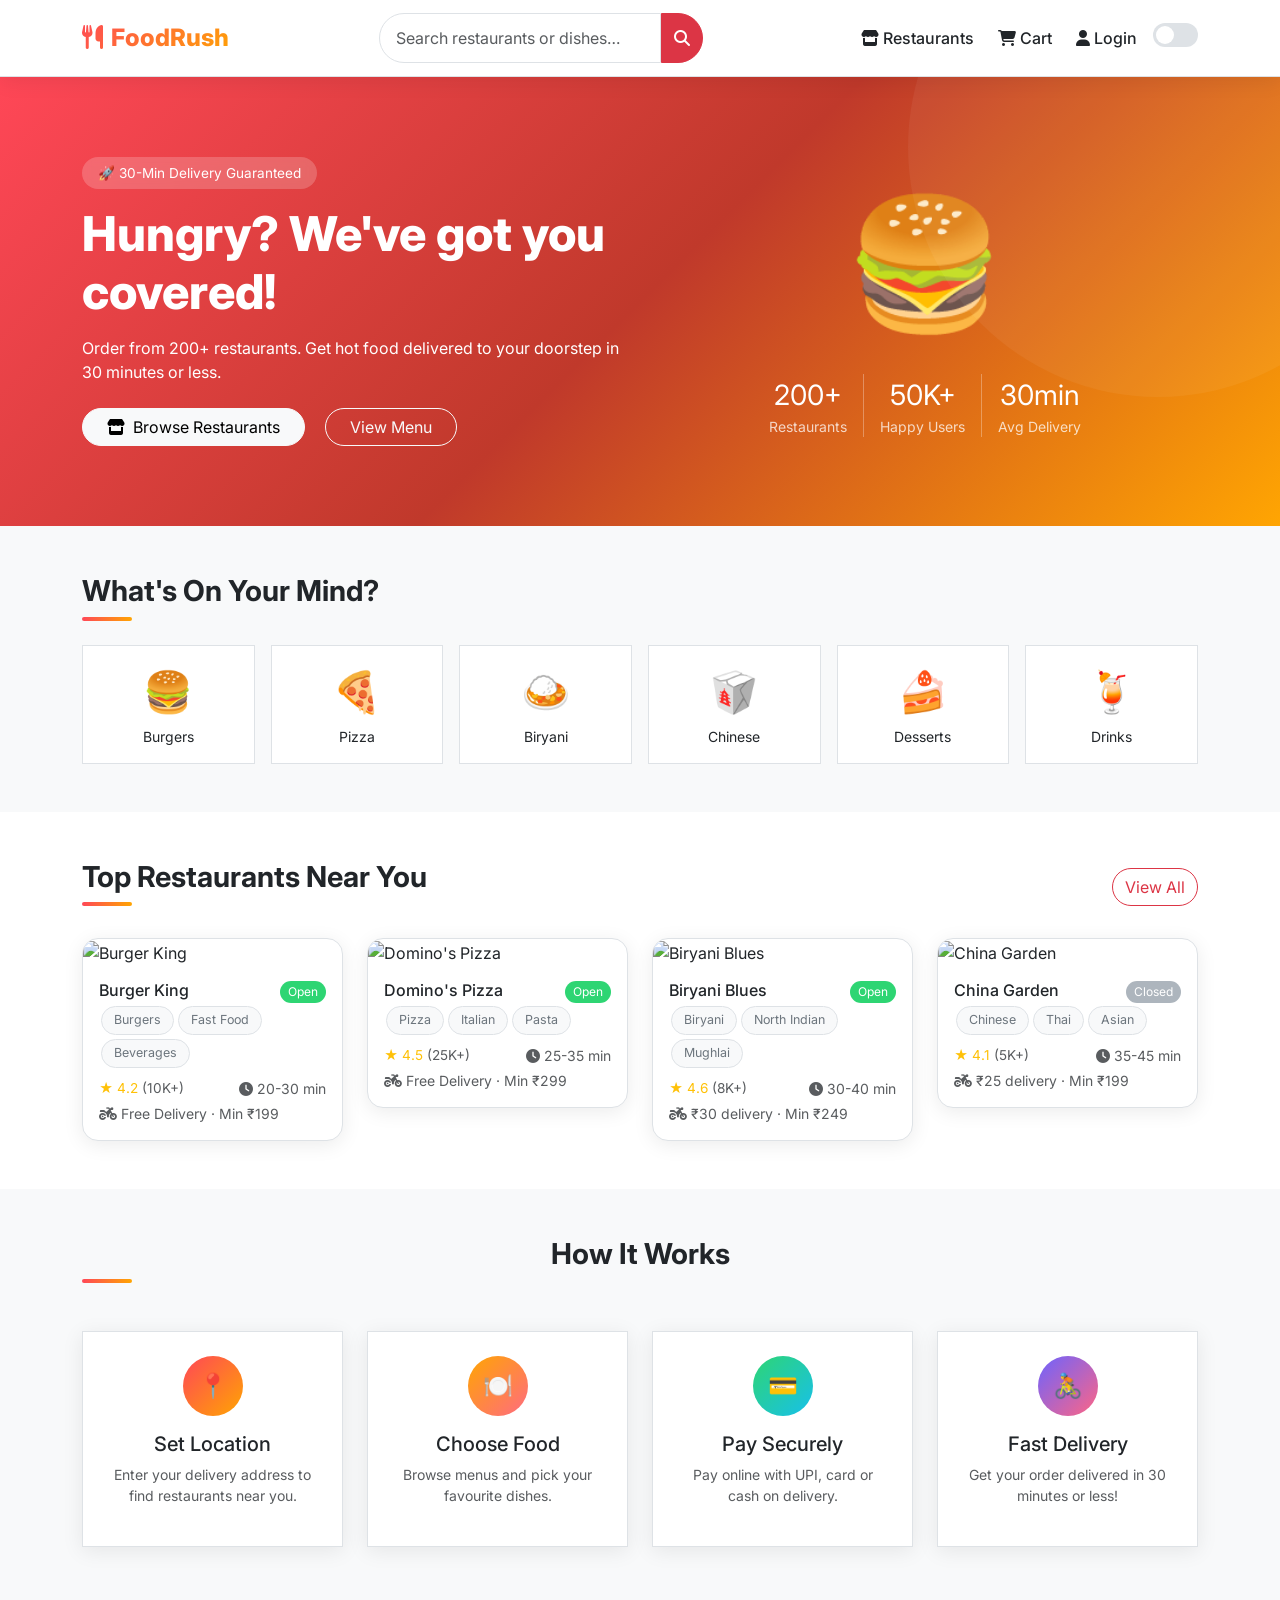
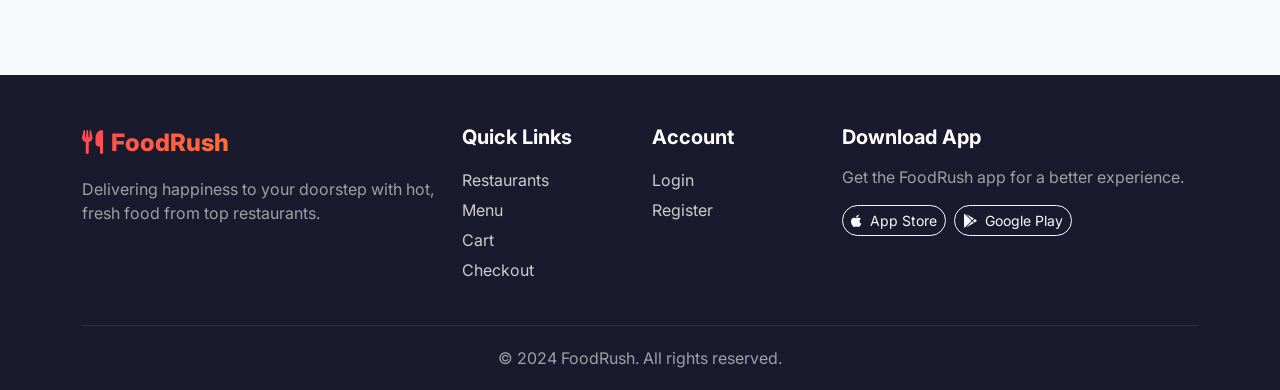
==== index.html @ e2a89cc7 "first commit" ====
<!DOCTYPE html>
<html lang="en" data-theme="light">
<head>
  <meta charset="UTF-8"/>
  <meta name="viewport" content="width=device-width, initial-scale=1.0"/>
  <title>FoodRush – Fast Food Delivery</title>
  <meta name="description" content="Order food from your favourite restaurants. Fast delivery, great taste with FoodRush."/>
  <link rel="stylesheet" href="https://cdn.jsdelivr.net/npm/bootstrap@5.3.2/dist/css/bootstrap.min.css"/>
  <link rel="stylesheet" href="https://cdnjs.cloudflare.com/ajax/libs/font-awesome/6.5.0/css/all.min.css"/>
  <link rel="stylesheet" href="css/style.css"/>
</head>
<body>

<!-- NAVBAR -->
<nav class="navbar navbar-expand-lg">
  <div class="container">
    <a class="navbar-brand" href="index.html"><i class="fas fa-utensils me-2"></i>FoodRush</a>
    <button class="navbar-toggler border-0" type="button" data-bs-toggle="collapse" data-bs-target="#navMenu">
      <span class="navbar-toggler-icon"></span>
    </button>
    <div class="collapse navbar-collapse" id="navMenu">
      <form class="d-flex mx-auto" style="max-width:400px;">
        <input class="form-control" type="search" id="heroSearch" placeholder="Search restaurants or dishes…" style="border-radius:25px 0 0 25px;"/>
        <button class="btn btn-danger" type="button" style="border-radius:0 25px 25px 0;" onclick="searchRestaurants()"><i class="fas fa-search"></i></button>
      </form>
      <ul class="navbar-nav ms-3 align-items-center gap-2">
        <li class="nav-item"><a class="nav-link" href="restaurants.html"><i class="fas fa-store me-1"></i>Restaurants</a></li>
        <li class="nav-item"><a class="nav-link" href="cart.html"><i class="fas fa-shopping-cart me-1"></i>Cart <span class="cart-badge" id="cartCount">0</span></a></li>
        <li class="nav-item" id="authNav"><a class="nav-link" href="login.html"><i class="fas fa-user me-1"></i>Login</a></li>
        <li class="nav-item"><button class="theme-toggle" onclick="toggleTheme()"></button></li>
      </ul>
    </div>
  </div>
</nav>

<!-- HERO -->
<section class="hero">
  <div class="container">
    <div class="row align-items-center">
      <div class="col-lg-6 fade-in">
        <span class="hero-badge">🚀 30-Min Delivery Guaranteed</span>
        <h1>Hungry? We've got you covered!</h1>
        <p class="mt-3 mb-4 opacity-90">Order from 200+ restaurants. Get hot food delivered to your doorstep in 30 minutes or less.</p>
        <a href="restaurants.html" class="btn btn-light rounded-pill px-4 fw-700 me-3"><i class="fas fa-store me-2"></i>Browse Restaurants</a>
        <a href="menu.html" class="btn btn-outline-light rounded-pill px-4">View Menu</a>
      </div>
      <div class="col-lg-6 mt-4 mt-lg-0 text-center">
        <div style="font-size:8rem; animation: pulse 2s infinite;">🍔</div>
        <div class="d-flex justify-content-center gap-3 mt-3">
          <div class="text-center"><div class="fw-800 fs-3">200+</div><div class="opacity-75 small">Restaurants</div></div>
          <div style="width:1px;background:rgba(255,255,255,.3);"></div>
          <div class="text-center"><div class="fw-800 fs-3">50K+</div><div class="opacity-75 small">Happy Users</div></div>
          <div style="width:1px;background:rgba(255,255,255,.3);"></div>
          <div class="text-center"><div class="fw-800 fs-3">30min</div><div class="opacity-75 small">Avg Delivery</div></div>
        </div>
      </div>
    </div>
  </div>
</section>

<!-- CATEGORIES -->
<section class="py-5">
  <div class="container">
    <h2 class="section-title mb-4">What's On Your Mind?</h2>
    <div class="row g-3 text-center">
      <div class="col-4 col-md-2" onclick="window.location='menu.html?cat=burger'">
        <div class="p-3 rounded-xl" style="background:var(--bg-card);border:1px solid var(--border-color);cursor:pointer;transition:all .3s;" onmouseover="this.style.borderColor='var(--primary)'" onmouseout="this.style.borderColor='var(--border-color)'">
          <div style="font-size:2.5rem;">🍔</div><div class="small fw-600 mt-1">Burgers</div>
        </div>
      </div>
      <div class="col-4 col-md-2" onclick="window.location='menu.html?cat=pizza'">
        <div class="p-3 rounded-xl" style="background:var(--bg-card);border:1px solid var(--border-color);cursor:pointer;transition:all .3s;" onmouseover="this.style.borderColor='var(--primary)'" onmouseout="this.style.borderColor='var(--border-color)'">
          <div style="font-size:2.5rem;">🍕</div><div class="small fw-600 mt-1">Pizza</div>
        </div>
      </div>
      <div class="col-4 col-md-2" onclick="window.location='menu.html?cat=biryani'">
        <div class="p-3 rounded-xl" style="background:var(--bg-card);border:1px solid var(--border-color);cursor:pointer;transition:all .3s;">
          <div style="font-size:2.5rem;">🍛</div><div class="small fw-600 mt-1">Biryani</div>
        </div>
      </div>
      <div class="col-4 col-md-2" onclick="window.location='menu.html?cat=chinese'">
        <div class="p-3 rounded-xl" style="background:var(--bg-card);border:1px solid var(--border-color);cursor:pointer;transition:all .3s;">
          <div style="font-size:2.5rem;">🥡</div><div class="small fw-600 mt-1">Chinese</div>
        </div>
      </div>
      <div class="col-4 col-md-2" onclick="window.location='menu.html?cat=dessert'">
        <div class="p-3 rounded-xl" style="background:var(--bg-card);border:1px solid var(--border-color);cursor:pointer;transition:all .3s;">
          <div style="font-size:2.5rem;">🍰</div><div class="small fw-600 mt-1">Desserts</div>
        </div>
      </div>
      <div class="col-4 col-md-2" onclick="window.location='menu.html?cat=drinks'">
        <div class="p-3 rounded-xl" style="background:var(--bg-card);border:1px solid var(--border-color);cursor:pointer;transition:all .3s;">
          <div style="font-size:2.5rem;">🍹</div><div class="small fw-600 mt-1">Drinks</div>
        </div>
      </div>
    </div>
  </div>
</section>

<!-- TOP RESTAURANTS -->
<section class="py-5" style="background:var(--bg-secondary);">
  <div class="container">
    <div class="d-flex justify-content-between align-items-center mb-4">
      <h2 class="section-title">Top Restaurants Near You</h2>
      <a href="restaurants.html" class="btn btn-outline-danger rounded-pill">View All</a>
    </div>
    <div class="row g-4" id="topRestaurants"></div>
  </div>
</section>

<!-- HOW IT WORKS -->
<section class="py-5">
  <div class="container">
    <h2 class="section-title text-center mb-5" style="&::after{left:50%;transform:translateX(-50%)};">How It Works</h2>
    <div class="row g-4 text-center">
      <div class="col-md-3">
        <div class="p-4 rounded-xl" style="background:var(--bg-card);border:1px solid var(--border-color);box-shadow:var(--shadow);">
          <div class="mb-3" style="width:60px;height:60px;background:linear-gradient(135deg,#ff4757,#ffa502);border-radius:50%;display:flex;align-items:center;justify-content:center;margin:0 auto;font-size:1.5rem;">📍</div>
          <h5 class="fw-700">Set Location</h5><p class="text-muted small">Enter your delivery address to find restaurants near you.</p>
        </div>
      </div>
      <div class="col-md-3">
        <div class="p-4 rounded-xl" style="background:var(--bg-card);border:1px solid var(--border-color);box-shadow:var(--shadow);">
          <div class="mb-3" style="width:60px;height:60px;background:linear-gradient(135deg,#ffa502,#ff6b81);border-radius:50%;display:flex;align-items:center;justify-content:center;margin:0 auto;font-size:1.5rem;">🍽️</div>
          <h5 class="fw-700">Choose Food</h5><p class="text-muted small">Browse menus and pick your favourite dishes.</p>
        </div>
      </div>
      <div class="col-md-3">
        <div class="p-4 rounded-xl" style="background:var(--bg-card);border:1px solid var(--border-color);box-shadow:var(--shadow);">
          <div class="mb-3" style="width:60px;height:60px;background:linear-gradient(135deg,#2ed573,#17c0eb);border-radius:50%;display:flex;align-items:center;justify-content:center;margin:0 auto;font-size:1.5rem;">💳</div>
          <h5 class="fw-700">Pay Securely</h5><p class="text-muted small">Pay online with UPI, card or cash on delivery.</p>
        </div>
      </div>
      <div class="col-md-3">
        <div class="p-4 rounded-xl" style="background:var(--bg-card);border:1px solid var(--border-color);box-shadow:var(--shadow);">
          <div class="mb-3" style="width:60px;height:60px;background:linear-gradient(135deg,#6c63ff,#ff6584);border-radius:50%;display:flex;align-items:center;justify-content:center;margin:0 auto;font-size:1.5rem;">🚴</div>
          <h5 class="fw-700">Fast Delivery</h5><p class="text-muted small">Get your order delivered in 30 minutes or less!</p>
        </div>
      </div>
    </div>
  </div>
</section>

<footer>
  <div class="container">
    <div class="row g-4">
      <div class="col-lg-4">
        <div class="footer-brand mb-3"><i class="fas fa-utensils me-2"></i>FoodRush</div>
        <p class="opacity-75">Delivering happiness to your doorstep with hot, fresh food from top restaurants.</p>
      </div>
      <div class="col-lg-2 col-6"><h5>Quick Links</h5>
        <a href="restaurants.html">Restaurants</a>
        <a href="menu.html">Menu</a>
        <a href="cart.html">Cart</a>
        <a href="checkout.html">Checkout</a>
      </div>
      <div class="col-lg-2 col-6"><h5>Account</h5>
        <a href="login.html">Login</a>
        <a href="register.html">Register</a>
      </div>
      <div class="col-lg-4"><h5>Download App</h5>
        <p class="opacity-75">Get the FoodRush app for a better experience.</p>
        <div class="d-flex gap-2">
          <button class="btn btn-outline-light btn-sm rounded-pill"><i class="fab fa-apple me-2"></i>App Store</button>
          <button class="btn btn-outline-light btn-sm rounded-pill"><i class="fab fa-google-play me-2"></i>Google Play</button>
        </div>
      </div>
    </div>
    <div class="footer-bottom text-center"><p class="mb-0 opacity-75">© 2024 FoodRush. All rights reserved.</p></div>
  </div>
</footer>

<div class="toast-container" id="toastContainer"></div>
<script src="https://cdn.jsdelivr.net/npm/bootstrap@5.3.2/dist/js/bootstrap.bundle.min.js"></script>
<script src="js/theme.js"></script>
<script src="js/data.js"></script>
<script src="js/cart.js"></script>
<script>
  document.addEventListener('DOMContentLoaded', () => { updateCartCount(); checkAuth(); renderTopRestaurants(); });
  function renderTopRestaurants() {
    const top = RESTAURANTS.slice(0,4);
    document.getElementById('topRestaurants').innerHTML = top.map(renderRestCard).join('');
  }
  function renderRestCard(r) {
    return `<div class="col-md-6 col-lg-3">
      <div class="rest-card" onclick="window.location='menu.html?rid=${r.id}'">
        <img src="${r.image}" alt="${r.name}" loading="lazy"/>
        <div class="card-body">
          <div class="d-flex justify-content-between align-items-start">
            <h6 class="fw-700 mb-1">${r.name}</h6>
            <span class="rest-badge ${r.open?'':'closed'}">${r.open?'Open':'Closed'}</span>
          </div>
          <div class="mb-2">${r.cuisines.map(c=>`<span class="cuisine-tag">${c}</span>`).join('')}</div>
          <div class="d-flex justify-content-between align-items-center small text-muted">
            <span class="rating">★ ${r.rating} <span class="text-muted">(${r.reviews})</span></span>
            <span><i class="fas fa-clock me-1"></i>${r.deliveryTime}</span>
          </div>
          <div class="small text-muted mt-1"><i class="fas fa-motorcycle me-1"></i>${r.deliveryFee===0?'Free Delivery':'₹'+r.deliveryFee+' delivery'} · Min ₹${r.minOrder}</div>
        </div>
      </div>
    </div>`;
  }
  function searchRestaurants() {
    const q = document.getElementById('heroSearch').value.trim();
    if (q) window.location.href = `restaurants.html?search=${encodeURIComponent(q)}`;
  }
</script>
</body>
</html>
---- css/style.css ----
@import url('https://fonts.googleapis.com/css2?family=Inter:wght@300;400;500;600;700;800&display=swap');

:root {
  --primary: #ff4757; --primary-dark: #c0392b; --secondary: #ffa502; --success: #2ed573;
  --bg-primary: #f8f9fa; --bg-secondary: #ffffff; --bg-card: #ffffff;
  --text-primary: #212529; --text-secondary: #6c757d; --text-muted: #adb5bd;
  --border-color: #dee2e6; --shadow: 0 4px 20px rgba(0,0,0,0.08);
  --nav-bg: #ffffff; --footer-bg: #1a1a2e;
  --input-bg: #ffffff; --card-hover: rgba(255,71,87,0.05);
}
[data-theme="dark"] {
  --bg-primary: #0f0f1a; --bg-secondary: #1a1a2e; --bg-card: #16213e;
  --text-primary: #e9ecef; --text-secondary: #adb5bd; --text-muted: #6c757d;
  --border-color: #2d3748; --shadow: 0 4px 20px rgba(0,0,0,0.3);
  --nav-bg: #16213e; --footer-bg: #0a0a15; --input-bg: #1e2a45;
  --card-hover: rgba(255,71,87,0.1);
}
* { margin:0; padding:0; box-sizing:border-box; }
body { font-family:'Inter',sans-serif; background:var(--bg-primary); color:var(--text-primary); transition:background .3s,color .3s; }
::-webkit-scrollbar { width:6px; }
::-webkit-scrollbar-thumb { background:var(--primary); border-radius:3px; }

.navbar { background:var(--nav-bg)!important; border-bottom:1px solid var(--border-color); box-shadow:var(--shadow); padding:.8rem 0; position:sticky; top:0; z-index:1030; transition:background .3s; }
.navbar-brand { font-size:1.5rem; font-weight:800; background:linear-gradient(135deg,var(--primary),var(--secondary)); -webkit-background-clip:text; -webkit-text-fill-color:transparent; background-clip:text; }
.navbar .nav-link { color:var(--text-primary)!important; font-weight:500; transition:color .2s; }
.navbar .nav-link:hover { color:var(--primary)!important; }
.cart-badge { background:var(--primary); color:#fff; font-size:.65rem; padding:2px 6px; border-radius:50px; }

.theme-toggle { width:45px; height:24px; background:var(--border-color); border-radius:50px; position:relative; cursor:pointer; border:none; transition:background .3s; }
.theme-toggle::after { content:''; width:18px; height:18px; background:#fff; border-radius:50%; position:absolute; top:3px; left:3px; transition:left .3s; }
[data-theme="dark"] .theme-toggle { background:var(--primary); }
[data-theme="dark"] .theme-toggle::after { left:24px; }

/* Hero */
.hero { background:linear-gradient(135deg,#ff4757,#c0392b 50%,#ffa502); padding:80px 0; color:#fff; position:relative; overflow:hidden; }
.hero::before { content:''; position:absolute; top:-40%; right:-10%; width:500px; height:500px; background:rgba(255,255,255,.05); border-radius:50%; }
.hero h1 { font-size:3rem; font-weight:800; }
.hero-badge { background:rgba(255,255,255,.2); padding:6px 16px; border-radius:50px; display:inline-block; font-size:.85rem; margin-bottom:1rem; backdrop-filter:blur(5px); }

.section-title { font-size:1.8rem; font-weight:700; position:relative; padding-bottom:12px; color:var(--text-primary); }
.section-title::after { content:''; position:absolute; bottom:0; left:0; width:50px; height:4px; background:linear-gradient(90deg,var(--primary),var(--secondary)); border-radius:2px; }

/* Restaurant Card */
.rest-card { background:var(--bg-card); border:1px solid var(--border-color); border-radius:16px; overflow:hidden; transition:all .3s; box-shadow:var(--shadow); cursor:pointer; }
.rest-card:hover { transform:translateY(-6px); box-shadow:0 8px 30px rgba(255,71,87,.2); border-color:var(--primary); }
.rest-card img { width:100%; height:200px; object-fit:cover; transition:transform .4s; }
.rest-card:hover img { transform:scale(1.05); }
.rest-card .card-body { padding:16px; }
.rest-badge { background:var(--success); color:#fff; padding:2px 8px; border-radius:50px; font-size:.75rem; display:inline-block; }
.rest-badge.closed { background:var(--text-muted); }
.rating { color:#ffc107; font-size:.85rem; }
.cuisine-tag { background:var(--bg-primary); border:1px solid var(--border-color); border-radius:50px; padding:4px 12px; font-size:.78rem; display:inline-block; margin:2px; color:var(--text-secondary); }

/* Food Item Card */
.food-card { background:var(--bg-card); border:1px solid var(--border-color); border-radius:16px; overflow:hidden; transition:all .3s; box-shadow:var(--shadow); display:flex; gap:0; flex-direction:column; height:100%; }
.food-card:hover { transform:translateY(-4px); box-shadow:0 8px 24px rgba(255,71,87,.15); }
.food-card img { width:100%; height:180px; object-fit:cover; }
.food-card .body { padding:16px; flex:1; display:flex; flex-direction:column; }
.food-title { font-weight:700; color:var(--text-primary); margin-bottom:4px; }
.food-desc { font-size:.85rem; color:var(--text-secondary); flex:1; }
.veg-icon { width:18px; height:18px; border:2px solid var(--success); border-radius:3px; display:inline-flex; align-items:center; justify-content:center; margin-right:4px; }
.veg-icon::before { content:'●'; color:var(--success); font-size:.6rem; }
.nonveg-icon { width:18px; height:18px; border:2px solid #dc3545; border-radius:3px; display:inline-flex; align-items:center; justify-content:center; margin-right:4px; }
.nonveg-icon::before { content:'●'; color:#dc3545; font-size:.6rem; }
.btn-add-food { background:linear-gradient(135deg,var(--primary),var(--primary-dark)); color:#fff; border:none; border-radius:8px; padding:8px 16px; font-size:.85rem; font-weight:600; width:100%; margin-top:12px; transition:all .2s; cursor:pointer; }
.btn-add-food:hover { opacity:.9; transform:translateY(-1px); }

/* Cart Drawer */
.cart-panel { background:var(--bg-card); border:1px solid var(--border-color); border-radius:16px; padding:24px; box-shadow:var(--shadow); position:sticky; top:80px; }
.cart-item { display:flex; align-items:center; gap:10px; padding:10px 0; border-bottom:1px solid var(--border-color); }
.cart-item:last-child { border-bottom:none; }
.qty-ctrl { display:flex; align-items:center; gap:6px; }
.qty-btn { width:28px; height:28px; background:var(--bg-primary); border:1px solid var(--border-color); border-radius:6px; display:flex; align-items:center; justify-content:center; cursor:pointer; font-size:.9rem; color:var(--text-primary); transition:all .2s; }
.qty-btn:hover { background:var(--primary); color:#fff; border-color:var(--primary); }

/* Auth */
.auth-page { min-height:100vh; display:flex; align-items:center; background:linear-gradient(135deg,#ff475722,#ffa50222); }
.auth-card { background:var(--bg-card); border:1px solid var(--border-color); border-radius:20px; padding:40px; width:100%; max-width:480px; margin:auto; box-shadow:var(--shadow); }
.auth-title { font-size:1.8rem; font-weight:800; color:var(--text-primary); }
.form-control, .form-select { background:var(--input-bg)!important; border-color:var(--border-color)!important; color:var(--text-primary)!important; border-radius:10px; padding:12px 16px; }
.form-control:focus, .form-select:focus { border-color:var(--primary)!important; box-shadow:0 0 0 3px rgba(255,71,87,.1)!important; }
.btn-primary-custom { background:linear-gradient(135deg,var(--primary),var(--primary-dark)); color:#fff; border:none; border-radius:10px; padding:12px; font-weight:600; width:100%; transition:all .2s; font-size:1rem; cursor:pointer; }
.btn-primary-custom:hover { transform:translateY(-2px); box-shadow:0 6px 20px rgba(255,71,87,.4); }
.password-field { position:relative; }
.password-toggle { position:absolute; right:14px; top:50%; transform:translateY(-50%); cursor:pointer; color:var(--text-muted); background:none; border:none; }

/* Filter Tabs */
.filter-tabs { display:flex; gap:8px; flex-wrap:wrap; margin-bottom:20px; }
.filter-tab { background:var(--bg-card); border:1px solid var(--border-color); border-radius:50px; padding:6px 18px; cursor:pointer; font-size:.85rem; font-weight:500; transition:all .2s; color:var(--text-secondary); }
.filter-tab:hover, .filter-tab.active { background:var(--primary); color:#fff; border-color:var(--primary); }

/* Payment */
.payment-method { border:2px solid var(--border-color); border-radius:12px; padding:16px; cursor:pointer; transition:all .2s; display:flex; align-items:center; gap:12px; background:var(--bg-card); margin-bottom:12px; }
.payment-method.active { border-color:var(--primary); background:rgba(255,71,87,.06); }

footer { background:var(--footer-bg); color:#ccc; padding:50px 0 20px; margin-top:80px; }
footer h5 { color:#fff; margin-bottom:16px; font-weight:700; }
footer a { color:#ccc; text-decoration:none; display:block; padding:3px 0; transition:color .2s; }
footer a:hover { color:var(--primary); }
.footer-brand { font-size:1.5rem; font-weight:800; background:linear-gradient(135deg,var(--primary),var(--secondary)); -webkit-background-clip:text; -webkit-text-fill-color:transparent; background-clip:text; }
.footer-bottom { border-top:1px solid rgba(255,255,255,.1); padding-top:20px; margin-top:40px; }

.toast-container { position:fixed; top:80px; right:20px; z-index:9999; }
.fade-in { animation:fadeIn .5s ease; }
@keyframes fadeIn { from{opacity:0;transform:translateY(20px)} to{opacity:1;transform:translateY(0)} }
@media(max-width:768px) { .hero h1{font-size:2rem;} .cart-panel{position:static;} }
.empty-state { text-align:center; padding:50px 20px; color:var(--text-muted); }
.empty-state i { font-size:3.5rem; display:block; margin-bottom:12px; }
.summary-row { display:flex; justify-content:space-between; padding:8px 0; color:var(--text-secondary); border-bottom:1px solid var(--border-color); }
.summary-total { font-size:1.2rem; font-weight:700; color:var(--text-primary); padding-top:12px; display:flex; justify-content:space-between; }
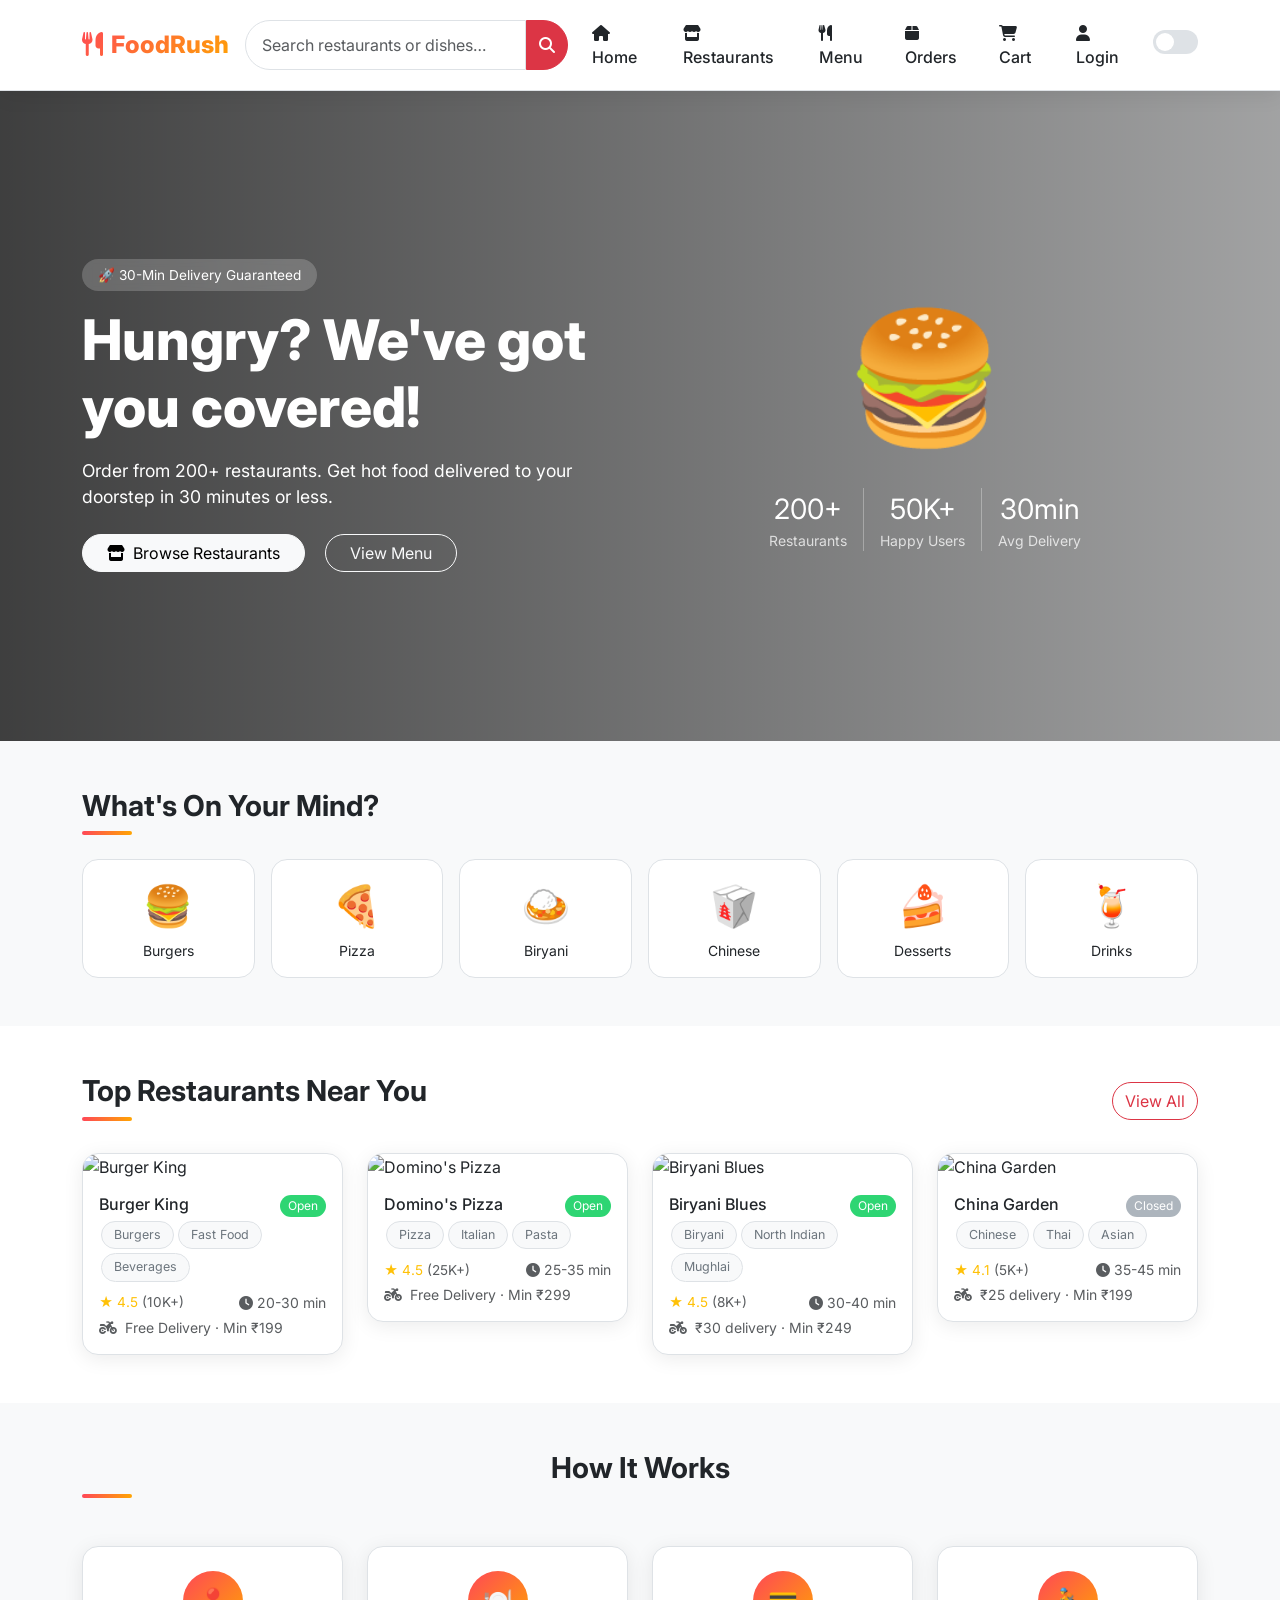
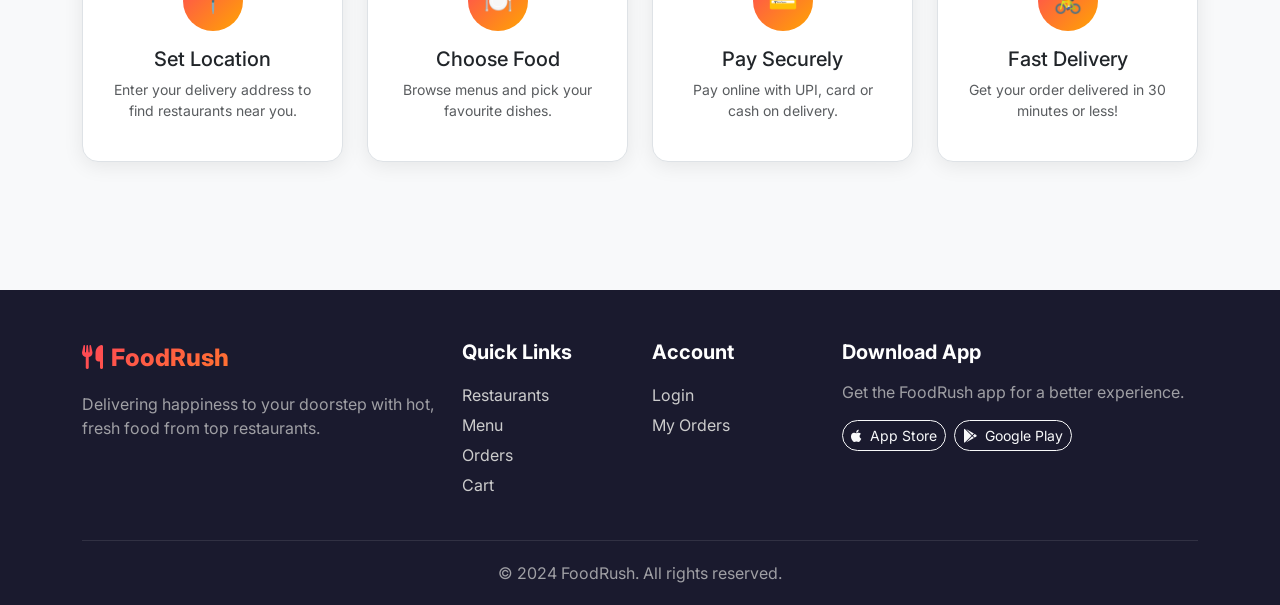
==== commit 618f4a2c: "Updated  food project with new features" ====
--- a/index.html
+++ b/index.html
@@ -1,209 +1,374 @@
 <!DOCTYPE html>
 <html lang="en" data-theme="light">
+
 <head>
-  <meta charset="UTF-8"/>
-  <meta name="viewport" content="width=device-width, initial-scale=1.0"/>
+  <meta charset="UTF-8" />
+  <meta name="viewport" content="width=device-width, initial-scale=1.0" />
   <title>FoodRush – Fast Food Delivery</title>
-  <meta name="description" content="Order food from your favourite restaurants. Fast delivery, great taste with FoodRush."/>
-  <link rel="stylesheet" href="https://cdn.jsdelivr.net/npm/bootstrap@5.3.2/dist/css/bootstrap.min.css"/>
-  <link rel="stylesheet" href="https://cdnjs.cloudflare.com/ajax/libs/font-awesome/6.5.0/css/all.min.css"/>
-  <link rel="stylesheet" href="css/style.css"/>
+  <meta name="description"
+    content="Order food from your favourite restaurants. Fast delivery, great taste with FoodRush." />
+
+  <link rel="stylesheet" href="https://cdn.jsdelivr.net/npm/bootstrap@5.3.2/dist/css/bootstrap.min.css" />
+  <link rel="stylesheet" href="https://cdnjs.cloudflare.com/ajax/libs/font-awesome/6.5.0/css/all.min.css" />
+  <link rel="stylesheet" href="css/style.css" />
 </head>
+
 <body>
 
-<!-- NAVBAR -->
-<nav class="navbar navbar-expand-lg">
-  <div class="container">
-    <a class="navbar-brand" href="index.html"><i class="fas fa-utensils me-2"></i>FoodRush</a>
-    <button class="navbar-toggler border-0" type="button" data-bs-toggle="collapse" data-bs-target="#navMenu">
-      <span class="navbar-toggler-icon"></span>
-    </button>
-    <div class="collapse navbar-collapse" id="navMenu">
-      <form class="d-flex mx-auto" style="max-width:400px;">
-        <input class="form-control" type="search" id="heroSearch" placeholder="Search restaurants or dishes…" style="border-radius:25px 0 0 25px;"/>
-        <button class="btn btn-danger" type="button" style="border-radius:0 25px 25px 0;" onclick="searchRestaurants()"><i class="fas fa-search"></i></button>
-      </form>
-      <ul class="navbar-nav ms-3 align-items-center gap-2">
-        <li class="nav-item"><a class="nav-link" href="restaurants.html"><i class="fas fa-store me-1"></i>Restaurants</a></li>
-        <li class="nav-item"><a class="nav-link" href="cart.html"><i class="fas fa-shopping-cart me-1"></i>Cart <span class="cart-badge" id="cartCount">0</span></a></li>
-        <li class="nav-item" id="authNav"><a class="nav-link" href="login.html"><i class="fas fa-user me-1"></i>Login</a></li>
-        <li class="nav-item"><button class="theme-toggle" onclick="toggleTheme()"></button></li>
-      </ul>
-    </div>
-  </div>
-</nav>
-
-<!-- HERO -->
-<section class="hero">
-  <div class="container">
-    <div class="row align-items-center">
-      <div class="col-lg-6 fade-in">
-        <span class="hero-badge">🚀 30-Min Delivery Guaranteed</span>
-        <h1>Hungry? We've got you covered!</h1>
-        <p class="mt-3 mb-4 opacity-90">Order from 200+ restaurants. Get hot food delivered to your doorstep in 30 minutes or less.</p>
-        <a href="restaurants.html" class="btn btn-light rounded-pill px-4 fw-700 me-3"><i class="fas fa-store me-2"></i>Browse Restaurants</a>
-        <a href="menu.html" class="btn btn-outline-light rounded-pill px-4">View Menu</a>
-      </div>
-      <div class="col-lg-6 mt-4 mt-lg-0 text-center">
-        <div style="font-size:8rem; animation: pulse 2s infinite;">🍔</div>
-        <div class="d-flex justify-content-center gap-3 mt-3">
-          <div class="text-center"><div class="fw-800 fs-3">200+</div><div class="opacity-75 small">Restaurants</div></div>
-          <div style="width:1px;background:rgba(255,255,255,.3);"></div>
-          <div class="text-center"><div class="fw-800 fs-3">50K+</div><div class="opacity-75 small">Happy Users</div></div>
-          <div style="width:1px;background:rgba(255,255,255,.3);"></div>
-          <div class="text-center"><div class="fw-800 fs-3">30min</div><div class="opacity-75 small">Avg Delivery</div></div>
-        </div>
-      </div>
-    </div>
-  </div>
-</section>
-
-<!-- CATEGORIES -->
-<section class="py-5">
-  <div class="container">
-    <h2 class="section-title mb-4">What's On Your Mind?</h2>
-    <div class="row g-3 text-center">
-      <div class="col-4 col-md-2" onclick="window.location='menu.html?cat=burger'">
-        <div class="p-3 rounded-xl" style="background:var(--bg-card);border:1px solid var(--border-color);cursor:pointer;transition:all .3s;" onmouseover="this.style.borderColor='var(--primary)'" onmouseout="this.style.borderColor='var(--border-color)'">
-          <div style="font-size:2.5rem;">🍔</div><div class="small fw-600 mt-1">Burgers</div>
-        </div>
-      </div>
-      <div class="col-4 col-md-2" onclick="window.location='menu.html?cat=pizza'">
-        <div class="p-3 rounded-xl" style="background:var(--bg-card);border:1px solid var(--border-color);cursor:pointer;transition:all .3s;" onmouseover="this.style.borderColor='var(--primary)'" onmouseout="this.style.borderColor='var(--border-color)'">
-          <div style="font-size:2.5rem;">🍕</div><div class="small fw-600 mt-1">Pizza</div>
-        </div>
-      </div>
-      <div class="col-4 col-md-2" onclick="window.location='menu.html?cat=biryani'">
-        <div class="p-3 rounded-xl" style="background:var(--bg-card);border:1px solid var(--border-color);cursor:pointer;transition:all .3s;">
-          <div style="font-size:2.5rem;">🍛</div><div class="small fw-600 mt-1">Biryani</div>
-        </div>
-      </div>
-      <div class="col-4 col-md-2" onclick="window.location='menu.html?cat=chinese'">
-        <div class="p-3 rounded-xl" style="background:var(--bg-card);border:1px solid var(--border-color);cursor:pointer;transition:all .3s;">
-          <div style="font-size:2.5rem;">🥡</div><div class="small fw-600 mt-1">Chinese</div>
-        </div>
-      </div>
-      <div class="col-4 col-md-2" onclick="window.location='menu.html?cat=dessert'">
-        <div class="p-3 rounded-xl" style="background:var(--bg-card);border:1px solid var(--border-color);cursor:pointer;transition:all .3s;">
-          <div style="font-size:2.5rem;">🍰</div><div class="small fw-600 mt-1">Desserts</div>
-        </div>
-      </div>
-      <div class="col-4 col-md-2" onclick="window.location='menu.html?cat=drinks'">
-        <div class="p-3 rounded-xl" style="background:var(--bg-card);border:1px solid var(--border-color);cursor:pointer;transition:all .3s;">
-          <div style="font-size:2.5rem;">🍹</div><div class="small fw-600 mt-1">Drinks</div>
-        </div>
-      </div>
-    </div>
-  </div>
-</section>
-
-<!-- TOP RESTAURANTS -->
-<section class="py-5" style="background:var(--bg-secondary);">
-  <div class="container">
-    <div class="d-flex justify-content-between align-items-center mb-4">
-      <h2 class="section-title">Top Restaurants Near You</h2>
-      <a href="restaurants.html" class="btn btn-outline-danger rounded-pill">View All</a>
-    </div>
-    <div class="row g-4" id="topRestaurants"></div>
-  </div>
-</section>
-
-<!-- HOW IT WORKS -->
-<section class="py-5">
-  <div class="container">
-    <h2 class="section-title text-center mb-5" style="&::after{left:50%;transform:translateX(-50%)};">How It Works</h2>
-    <div class="row g-4 text-center">
-      <div class="col-md-3">
-        <div class="p-4 rounded-xl" style="background:var(--bg-card);border:1px solid var(--border-color);box-shadow:var(--shadow);">
-          <div class="mb-3" style="width:60px;height:60px;background:linear-gradient(135deg,#ff4757,#ffa502);border-radius:50%;display:flex;align-items:center;justify-content:center;margin:0 auto;font-size:1.5rem;">📍</div>
-          <h5 class="fw-700">Set Location</h5><p class="text-muted small">Enter your delivery address to find restaurants near you.</p>
-        </div>
-      </div>
-      <div class="col-md-3">
-        <div class="p-4 rounded-xl" style="background:var(--bg-card);border:1px solid var(--border-color);box-shadow:var(--shadow);">
-          <div class="mb-3" style="width:60px;height:60px;background:linear-gradient(135deg,#ffa502,#ff6b81);border-radius:50%;display:flex;align-items:center;justify-content:center;margin:0 auto;font-size:1.5rem;">🍽️</div>
-          <h5 class="fw-700">Choose Food</h5><p class="text-muted small">Browse menus and pick your favourite dishes.</p>
-        </div>
-      </div>
-      <div class="col-md-3">
-        <div class="p-4 rounded-xl" style="background:var(--bg-card);border:1px solid var(--border-color);box-shadow:var(--shadow);">
-          <div class="mb-3" style="width:60px;height:60px;background:linear-gradient(135deg,#2ed573,#17c0eb);border-radius:50%;display:flex;align-items:center;justify-content:center;margin:0 auto;font-size:1.5rem;">💳</div>
-          <h5 class="fw-700">Pay Securely</h5><p class="text-muted small">Pay online with UPI, card or cash on delivery.</p>
-        </div>
-      </div>
-      <div class="col-md-3">
-        <div class="p-4 rounded-xl" style="background:var(--bg-card);border:1px solid var(--border-color);box-shadow:var(--shadow);">
-          <div class="mb-3" style="width:60px;height:60px;background:linear-gradient(135deg,#6c63ff,#ff6584);border-radius:50%;display:flex;align-items:center;justify-content:center;margin:0 auto;font-size:1.5rem;">🚴</div>
-          <h5 class="fw-700">Fast Delivery</h5><p class="text-muted small">Get your order delivered in 30 minutes or less!</p>
-        </div>
-      </div>
-    </div>
-  </div>
-</section>
-
-<footer>
-  <div class="container">
-    <div class="row g-4">
-      <div class="col-lg-4">
-        <div class="footer-brand mb-3"><i class="fas fa-utensils me-2"></i>FoodRush</div>
-        <p class="opacity-75">Delivering happiness to your doorstep with hot, fresh food from top restaurants.</p>
-      </div>
-      <div class="col-lg-2 col-6"><h5>Quick Links</h5>
-        <a href="restaurants.html">Restaurants</a>
-        <a href="menu.html">Menu</a>
-        <a href="cart.html">Cart</a>
-        <a href="checkout.html">Checkout</a>
-      </div>
-      <div class="col-lg-2 col-6"><h5>Account</h5>
-        <a href="login.html">Login</a>
-        <a href="register.html">Register</a>
-      </div>
-      <div class="col-lg-4"><h5>Download App</h5>
-        <p class="opacity-75">Get the FoodRush app for a better experience.</p>
-        <div class="d-flex gap-2">
-          <button class="btn btn-outline-light btn-sm rounded-pill"><i class="fab fa-apple me-2"></i>App Store</button>
-          <button class="btn btn-outline-light btn-sm rounded-pill"><i class="fab fa-google-play me-2"></i>Google Play</button>
-        </div>
-      </div>
-    </div>
-    <div class="footer-bottom text-center"><p class="mb-0 opacity-75">© 2024 FoodRush. All rights reserved.</p></div>
-  </div>
-</footer>
-
-<div class="toast-container" id="toastContainer"></div>
-<script src="https://cdn.jsdelivr.net/npm/bootstrap@5.3.2/dist/js/bootstrap.bundle.min.js"></script>
-<script src="js/theme.js"></script>
-<script src="js/data.js"></script>
-<script src="js/cart.js"></script>
-<script>
-  document.addEventListener('DOMContentLoaded', () => { updateCartCount(); checkAuth(); renderTopRestaurants(); });
-  function renderTopRestaurants() {
-    const top = RESTAURANTS.slice(0,4);
-    document.getElementById('topRestaurants').innerHTML = top.map(renderRestCard).join('');
-  }
-  function renderRestCard(r) {
-    return `<div class="col-md-6 col-lg-3">
-      <div class="rest-card" onclick="window.location='menu.html?rid=${r.id}'">
-        <img src="${r.image}" alt="${r.name}" loading="lazy"/>
-        <div class="card-body">
-          <div class="d-flex justify-content-between align-items-start">
-            <h6 class="fw-700 mb-1">${r.name}</h6>
-            <span class="rest-badge ${r.open?'':'closed'}">${r.open?'Open':'Closed'}</span>
-          </div>
-          <div class="mb-2">${r.cuisines.map(c=>`<span class="cuisine-tag">${c}</span>`).join('')}</div>
-          <div class="d-flex justify-content-between align-items-center small text-muted">
-            <span class="rating">★ ${r.rating} <span class="text-muted">(${r.reviews})</span></span>
-            <span><i class="fas fa-clock me-1"></i>${r.deliveryTime}</span>
-          </div>
-          <div class="small text-muted mt-1"><i class="fas fa-motorcycle me-1"></i>${r.deliveryFee===0?'Free Delivery':'₹'+r.deliveryFee+' delivery'} · Min ₹${r.minOrder}</div>
-        </div>
-      </div>
-    </div>`;
-  }
-  function searchRestaurants() {
-    const q = document.getElementById('heroSearch').value.trim();
-    if (q) window.location.href = `restaurants.html?search=${encodeURIComponent(q)}`;
-  }
-</script>
+  <!-- NAVBAR -->
+  <nav class="navbar navbar-expand-lg">
+    <div class="container">
+      <a class="navbar-brand" href="index.html">
+        <i class="fas fa-utensils me-2"></i>FoodRush
+      </a>
+
+      <button class="navbar-toggler border-0" type="button" data-bs-toggle="collapse" data-bs-target="#navMenu">
+        <span class="navbar-toggler-icon"></span>
+      </button>
+
+      <div class="collapse navbar-collapse" id="navMenu">
+        <form class="d-flex mx-auto" style="max-width:400px;">
+          <input class="form-control" type="search" id="heroSearch" placeholder="Search restaurants or dishes…"
+            style="border-radius:25px 0 0 25px;" />
+
+          <button class="btn btn-danger" type="button" style="border-radius:0 25px 25px 0;"
+            onclick="searchRestaurants()">
+            <i class="fas fa-search"></i>
+          </button>
+        </form>
+
+        <ul class="navbar-nav ms-3 align-items-center gap-2">
+          <li class="nav-item">
+            <a class="nav-link active" href="index.html">
+              <i class="fas fa-home me-1"></i>Home
+            </a>
+          </li>
+
+          <li class="nav-item">
+            <a class="nav-link" href="restaurants.html">
+              <i class="fas fa-store me-1"></i>Restaurants
+            </a>
+          </li>
+
+          <li class="nav-item">
+            <a class="nav-link" href="menu.html">
+              <i class="fas fa-utensils me-1"></i>Menu
+            </a>
+          </li>
+
+          <li class="nav-item">
+            <a class="nav-link" href="orders.html">
+              <i class="fas fa-box me-1"></i>Orders
+            </a>
+          </li>
+
+          <li class="nav-item">
+            <a class="nav-link" href="cart.html">
+              <i class="fas fa-shopping-cart me-1"></i>Cart
+              <span class="cart-badge" id="cartCount">0</span>
+            </a>
+          </li>
+
+          <li class="nav-item" id="authNav">
+            <a class="nav-link" href="login.html">
+              <i class="fas fa-user me-1"></i>Login
+            </a>
+          </li>
+
+          <li class="nav-item">
+            <button class="theme-toggle" onclick="toggleTheme()"></button>
+          </li>
+        </ul>
+      </div>
+    </div>
+  </nav>
+
+  <!-- HERO WITH FOOD BACKGROUND IMAGE -->
+  <section class="hero">
+    <div class="container">
+      <div class="row align-items-center">
+
+        <div class="col-lg-6 fade-in">
+          <span class="hero-badge">🚀 30-Min Delivery Guaranteed</span>
+
+          <h1>Hungry? We've got you covered!</h1>
+
+          <p class="mt-3 mb-4 opacity-90">
+            Order from 200+ restaurants. Get hot food delivered
+            to your doorstep in 30 minutes or less.
+          </p>
+
+          <a href="restaurants.html" class="btn btn-light rounded-pill px-4 fw-700 me-3">
+            <i class="fas fa-store me-2"></i>Browse Restaurants
+          </a>
+
+          <a href="menu.html" class="btn btn-outline-light rounded-pill px-4">
+            View Menu
+          </a>
+        </div>
+
+        <div class="col-lg-6 mt-4 mt-lg-0 text-center">
+          <div style="font-size:8rem; animation:pulse 2s infinite;">🍔</div>
+
+          <div class="d-flex justify-content-center gap-3 mt-3">
+            <div class="text-center">
+              <div class="fw-800 fs-3">200+</div>
+              <div class="opacity-75 small">Restaurants</div>
+            </div>
+
+            <div style="width:1px;background:rgba(255,255,255,.3);"></div>
+
+            <div class="text-center">
+              <div class="fw-800 fs-3">50K+</div>
+              <div class="opacity-75 small">Happy Users</div>
+            </div>
+
+            <div style="width:1px;background:rgba(255,255,255,.3);"></div>
+
+            <div class="text-center">
+              <div class="fw-800 fs-3">30min</div>
+              <div class="opacity-75 small">Avg Delivery</div>
+            </div>
+          </div>
+        </div>
+
+      </div>
+    </div>
+  </section>
+
+  <!-- CATEGORIES -->
+  <section class="py-5">
+    <div class="container">
+      <h2 class="section-title mb-4">What's On Your Mind?</h2>
+
+      <div class="row g-3 text-center">
+
+        <div class="col-4 col-md-2" onclick="window.location='menu.html?cat=burger'">
+          <div class="p-3 rounded-xl category-box">
+            <div style="font-size:2.5rem;">🍔</div>
+            <div class="small fw-600 mt-1">Burgers</div>
+          </div>
+        </div>
+
+        <div class="col-4 col-md-2" onclick="window.location='menu.html?cat=pizza'">
+          <div class="p-3 rounded-xl category-box">
+            <div style="font-size:2.5rem;">🍕</div>
+            <div class="small fw-600 mt-1">Pizza</div>
+          </div>
+        </div>
+
+        <div class="col-4 col-md-2" onclick="window.location='menu.html?cat=biryani'">
+          <div class="p-3 rounded-xl category-box">
+            <div style="font-size:2.5rem;">🍛</div>
+            <div class="small fw-600 mt-1">Biryani</div>
+          </div>
+        </div>
+
+        <div class="col-4 col-md-2" onclick="window.location='menu.html?cat=chinese'">
+          <div class="p-3 rounded-xl category-box">
+            <div style="font-size:2.5rem;">🥡</div>
+            <div class="small fw-600 mt-1">Chinese</div>
+          </div>
+        </div>
+
+        <div class="col-4 col-md-2" onclick="window.location='menu.html?cat=dessert'">
+          <div class="p-3 rounded-xl category-box">
+            <div style="font-size:2.5rem;">🍰</div>
+            <div class="small fw-600 mt-1">Desserts</div>
+          </div>
+        </div>
+
+        <div class="col-4 col-md-2" onclick="window.location='menu.html?cat=drinks'">
+          <div class="p-3 rounded-xl category-box">
+            <div style="font-size:2.5rem;">🍹</div>
+            <div class="small fw-600 mt-1">Drinks</div>
+          </div>
+        </div>
+
+      </div>
+    </div>
+  </section>
+
+  <!-- TOP RESTAURANTS -->
+  <section class="py-5" style="background:var(--bg-secondary);">
+    <div class="container">
+      <div class="d-flex justify-content-between align-items-center mb-4">
+        <h2 class="section-title">Top Restaurants Near You</h2>
+        <a href="restaurants.html" class="btn btn-outline-danger rounded-pill">
+          View All
+        </a>
+      </div>
+
+      <div class="row g-4" id="topRestaurants"></div>
+    </div>
+  </section>
+
+  <!-- HOW IT WORKS -->
+  <section class="py-5">
+    <div class="container">
+      <h2 class="section-title text-center mb-5">How It Works</h2>
+
+      <div class="row g-4 text-center">
+
+        <div class="col-md-3">
+          <div class="p-4 rounded-xl how-card">
+            <div class="how-icon">📍</div>
+            <h5 class="fw-700">Set Location</h5>
+            <p class="text-muted small">
+              Enter your delivery address to find restaurants near you.
+            </p>
+          </div>
+        </div>
+
+        <div class="col-md-3">
+          <div class="p-4 rounded-xl how-card">
+            <div class="how-icon">🍽️</div>
+            <h5 class="fw-700">Choose Food</h5>
+            <p class="text-muted small">
+              Browse menus and pick your favourite dishes.
+            </p>
+          </div>
+        </div>
+
+        <div class="col-md-3">
+          <div class="p-4 rounded-xl how-card">
+            <div class="how-icon">💳</div>
+            <h5 class="fw-700">Pay Securely</h5>
+            <p class="text-muted small">
+              Pay online with UPI, card or cash on delivery.
+            </p>
+          </div>
+        </div>
+
+        <div class="col-md-3">
+          <div class="p-4 rounded-xl how-card">
+            <div class="how-icon">🚴</div>
+            <h5 class="fw-700">Fast Delivery</h5>
+            <p class="text-muted small">
+              Get your order delivered in 30 minutes or less!
+            </p>
+          </div>
+        </div>
+
+      </div>
+    </div>
+  </section>
+
+  <!-- FOOTER -->
+  <footer>
+    <div class="container">
+      <div class="row g-4">
+
+        <div class="col-lg-4">
+          <div class="footer-brand mb-3">
+            <i class="fas fa-utensils me-2"></i>FoodRush
+          </div>
+
+          <p class="opacity-75">
+            Delivering happiness to your doorstep with hot, fresh food
+            from top restaurants.
+          </p>
+        </div>
+
+        <div class="col-lg-2 col-6">
+          <h5>Quick Links</h5>
+          <a href="restaurants.html">Restaurants</a>
+          <a href="menu.html">Menu</a>
+          <a href="orders.html">Orders</a>
+          <a href="cart.html">Cart</a>
+        </div>
+
+        <div class="col-lg-2 col-6">
+          <h5>Account</h5>
+          <a href="login.html">Login</a>
+          <a href="orders.html">My Orders</a>
+        </div>
+
+        <div class="col-lg-4">
+          <h5>Download App</h5>
+          <p class="opacity-75">
+            Get the FoodRush app for a better experience.
+          </p>
+
+          <div class="d-flex gap-2">
+            <button class="btn btn-outline-light btn-sm rounded-pill">
+              <i class="fab fa-apple me-2"></i>App Store
+            </button>
+
+            <button class="btn btn-outline-light btn-sm rounded-pill">
+              <i class="fab fa-google-play me-2"></i>Google Play
+            </button>
+          </div>
+        </div>
+
+      </div>
+
+      <div class="footer-bottom text-center">
+        <p class="mb-0 opacity-75">
+          © 2024 FoodRush. All rights reserved.
+        </p>
+      </div>
+    </div>
+  </footer>
+
+  <div class="toast-container" id="toastContainer"></div>
+
+  <script src="https://cdn.jsdelivr.net/npm/bootstrap@5.3.2/dist/js/bootstrap.bundle.min.js"></script>
+  <script src="js/theme.js"></script>
+  <script src="js/data.js"></script>
+  <script src="js/cart.js"></script>
+  <script src="js/restaurant-reviews.js"></script>
+
+  <script>
+    document.addEventListener('DOMContentLoaded', () => {
+      updateCartCount();
+      checkAuth();
+      renderTopRestaurants();
+    });
+
+    function renderTopRestaurants() {
+      const top = RESTAURANTS.slice(0, 4);
+      document.getElementById('topRestaurants').innerHTML =
+        top.map(renderRestCard).join('');
+    }
+
+    function renderRestCard(r) {
+      const avgRating = getAverageRating(r.id) || r.rating;
+
+      return `<div class="col-md-6 col-lg-3">
+    <div class="rest-card" onclick="window.location='restaurant-detail.html?id=${r.id}'">
+      <img src="${r.image}" alt="${r.name}" loading="lazy"/>
+      <div class="card-body">
+        <div class="d-flex justify-content-between align-items-start">
+          <h6 class="fw-700 mb-1">${r.name}</h6>
+          <span class="rest-badge ${r.open ? '' : 'closed'}">${r.open ? 'Open' : 'Closed'}</span>
+        </div>
+        <div class="mb-2">
+          ${r.cuisines.map(c => `<span class="cuisine-tag">${c}</span>`).join('')}
+        </div>
+        <div class="d-flex justify-content-between align-items-center small text-muted">
+          <span class="rating">★ ${avgRating} <span class="text-muted">(${r.reviews})</span></span>
+          <span><i class="fas fa-clock me-1"></i>${r.deliveryTime}</span>
+        </div>
+        <div class="small text-muted mt-1">
+          <i class="fas fa-motorcycle me-1"></i>
+          ${r.deliveryFee === 0 ? 'Free Delivery' : '₹' + r.deliveryFee + ' delivery'} · Min ₹${r.minOrder}
+        </div>
+      </div>
+    </div>
+  </div>`;
+    }
+
+    function searchRestaurants() {
+      const q = document.getElementById('heroSearch').value.trim();
+
+      if (q) {
+        window.location.href =
+          `restaurants.html?search=${encodeURIComponent(q)}`;
+      }
+    }
+  </script>
+
 </body>
-</html>
+
+</html>
--- a/css/style.css
+++ b/css/style.css
@@ -1,110 +1,1257 @@
 @import url('https://fonts.googleapis.com/css2?family=Inter:wght@300;400;500;600;700;800&display=swap');
 
 :root {
-  --primary: #ff4757; --primary-dark: #c0392b; --secondary: #ffa502; --success: #2ed573;
-  --bg-primary: #f8f9fa; --bg-secondary: #ffffff; --bg-card: #ffffff;
-  --text-primary: #212529; --text-secondary: #6c757d; --text-muted: #adb5bd;
-  --border-color: #dee2e6; --shadow: 0 4px 20px rgba(0,0,0,0.08);
-  --nav-bg: #ffffff; --footer-bg: #1a1a2e;
-  --input-bg: #ffffff; --card-hover: rgba(255,71,87,0.05);
-}
+  --primary: #ff4757;
+  --primary-dark: #c0392b;
+  --secondary: #ffa502;
+  --success: #2ed573;
+  --bg-primary: #f8f9fa;
+  --bg-secondary: #ffffff;
+  --bg-card: #ffffff;
+  --text-primary: #212529;
+  --text-secondary: #6c757d;
+  --text-muted: #adb5bd;
+  --border-color: #dee2e6;
+  --shadow: 0 4px 20px rgba(0, 0, 0, 0.08);
+  --nav-bg: #ffffff;
+  --footer-bg: #1a1a2e;
+  --input-bg: #ffffff;
+  --card-hover: rgba(255, 71, 87, 0.05);
+}
+
 [data-theme="dark"] {
-  --bg-primary: #0f0f1a; --bg-secondary: #1a1a2e; --bg-card: #16213e;
-  --text-primary: #e9ecef; --text-secondary: #adb5bd; --text-muted: #6c757d;
-  --border-color: #2d3748; --shadow: 0 4px 20px rgba(0,0,0,0.3);
-  --nav-bg: #16213e; --footer-bg: #0a0a15; --input-bg: #1e2a45;
-  --card-hover: rgba(255,71,87,0.1);
-}
-* { margin:0; padding:0; box-sizing:border-box; }
-body { font-family:'Inter',sans-serif; background:var(--bg-primary); color:var(--text-primary); transition:background .3s,color .3s; }
-::-webkit-scrollbar { width:6px; }
-::-webkit-scrollbar-thumb { background:var(--primary); border-radius:3px; }
-
-.navbar { background:var(--nav-bg)!important; border-bottom:1px solid var(--border-color); box-shadow:var(--shadow); padding:.8rem 0; position:sticky; top:0; z-index:1030; transition:background .3s; }
-.navbar-brand { font-size:1.5rem; font-weight:800; background:linear-gradient(135deg,var(--primary),var(--secondary)); -webkit-background-clip:text; -webkit-text-fill-color:transparent; background-clip:text; }
-.navbar .nav-link { color:var(--text-primary)!important; font-weight:500; transition:color .2s; }
-.navbar .nav-link:hover { color:var(--primary)!important; }
-.cart-badge { background:var(--primary); color:#fff; font-size:.65rem; padding:2px 6px; border-radius:50px; }
-
-.theme-toggle { width:45px; height:24px; background:var(--border-color); border-radius:50px; position:relative; cursor:pointer; border:none; transition:background .3s; }
-.theme-toggle::after { content:''; width:18px; height:18px; background:#fff; border-radius:50%; position:absolute; top:3px; left:3px; transition:left .3s; }
-[data-theme="dark"] .theme-toggle { background:var(--primary); }
-[data-theme="dark"] .theme-toggle::after { left:24px; }
-
-/* Hero */
-.hero { background:linear-gradient(135deg,#ff4757,#c0392b 50%,#ffa502); padding:80px 0; color:#fff; position:relative; overflow:hidden; }
-.hero::before { content:''; position:absolute; top:-40%; right:-10%; width:500px; height:500px; background:rgba(255,255,255,.05); border-radius:50%; }
-.hero h1 { font-size:3rem; font-weight:800; }
-.hero-badge { background:rgba(255,255,255,.2); padding:6px 16px; border-radius:50px; display:inline-block; font-size:.85rem; margin-bottom:1rem; backdrop-filter:blur(5px); }
-
-.section-title { font-size:1.8rem; font-weight:700; position:relative; padding-bottom:12px; color:var(--text-primary); }
-.section-title::after { content:''; position:absolute; bottom:0; left:0; width:50px; height:4px; background:linear-gradient(90deg,var(--primary),var(--secondary)); border-radius:2px; }
-
-/* Restaurant Card */
-.rest-card { background:var(--bg-card); border:1px solid var(--border-color); border-radius:16px; overflow:hidden; transition:all .3s; box-shadow:var(--shadow); cursor:pointer; }
-.rest-card:hover { transform:translateY(-6px); box-shadow:0 8px 30px rgba(255,71,87,.2); border-color:var(--primary); }
-.rest-card img { width:100%; height:200px; object-fit:cover; transition:transform .4s; }
-.rest-card:hover img { transform:scale(1.05); }
-.rest-card .card-body { padding:16px; }
-.rest-badge { background:var(--success); color:#fff; padding:2px 8px; border-radius:50px; font-size:.75rem; display:inline-block; }
-.rest-badge.closed { background:var(--text-muted); }
-.rating { color:#ffc107; font-size:.85rem; }
-.cuisine-tag { background:var(--bg-primary); border:1px solid var(--border-color); border-radius:50px; padding:4px 12px; font-size:.78rem; display:inline-block; margin:2px; color:var(--text-secondary); }
-
-/* Food Item Card */
-.food-card { background:var(--bg-card); border:1px solid var(--border-color); border-radius:16px; overflow:hidden; transition:all .3s; box-shadow:var(--shadow); display:flex; gap:0; flex-direction:column; height:100%; }
-.food-card:hover { transform:translateY(-4px); box-shadow:0 8px 24px rgba(255,71,87,.15); }
-.food-card img { width:100%; height:180px; object-fit:cover; }
-.food-card .body { padding:16px; flex:1; display:flex; flex-direction:column; }
-.food-title { font-weight:700; color:var(--text-primary); margin-bottom:4px; }
-.food-desc { font-size:.85rem; color:var(--text-secondary); flex:1; }
-.veg-icon { width:18px; height:18px; border:2px solid var(--success); border-radius:3px; display:inline-flex; align-items:center; justify-content:center; margin-right:4px; }
-.veg-icon::before { content:'●'; color:var(--success); font-size:.6rem; }
-.nonveg-icon { width:18px; height:18px; border:2px solid #dc3545; border-radius:3px; display:inline-flex; align-items:center; justify-content:center; margin-right:4px; }
-.nonveg-icon::before { content:'●'; color:#dc3545; font-size:.6rem; }
-.btn-add-food { background:linear-gradient(135deg,var(--primary),var(--primary-dark)); color:#fff; border:none; border-radius:8px; padding:8px 16px; font-size:.85rem; font-weight:600; width:100%; margin-top:12px; transition:all .2s; cursor:pointer; }
-.btn-add-food:hover { opacity:.9; transform:translateY(-1px); }
-
-/* Cart Drawer */
-.cart-panel { background:var(--bg-card); border:1px solid var(--border-color); border-radius:16px; padding:24px; box-shadow:var(--shadow); position:sticky; top:80px; }
-.cart-item { display:flex; align-items:center; gap:10px; padding:10px 0; border-bottom:1px solid var(--border-color); }
-.cart-item:last-child { border-bottom:none; }
-.qty-ctrl { display:flex; align-items:center; gap:6px; }
-.qty-btn { width:28px; height:28px; background:var(--bg-primary); border:1px solid var(--border-color); border-radius:6px; display:flex; align-items:center; justify-content:center; cursor:pointer; font-size:.9rem; color:var(--text-primary); transition:all .2s; }
-.qty-btn:hover { background:var(--primary); color:#fff; border-color:var(--primary); }
-
-/* Auth */
-.auth-page { min-height:100vh; display:flex; align-items:center; background:linear-gradient(135deg,#ff475722,#ffa50222); }
-.auth-card { background:var(--bg-card); border:1px solid var(--border-color); border-radius:20px; padding:40px; width:100%; max-width:480px; margin:auto; box-shadow:var(--shadow); }
-.auth-title { font-size:1.8rem; font-weight:800; color:var(--text-primary); }
-.form-control, .form-select { background:var(--input-bg)!important; border-color:var(--border-color)!important; color:var(--text-primary)!important; border-radius:10px; padding:12px 16px; }
-.form-control:focus, .form-select:focus { border-color:var(--primary)!important; box-shadow:0 0 0 3px rgba(255,71,87,.1)!important; }
-.btn-primary-custom { background:linear-gradient(135deg,var(--primary),var(--primary-dark)); color:#fff; border:none; border-radius:10px; padding:12px; font-weight:600; width:100%; transition:all .2s; font-size:1rem; cursor:pointer; }
-.btn-primary-custom:hover { transform:translateY(-2px); box-shadow:0 6px 20px rgba(255,71,87,.4); }
-.password-field { position:relative; }
-.password-toggle { position:absolute; right:14px; top:50%; transform:translateY(-50%); cursor:pointer; color:var(--text-muted); background:none; border:none; }
-
-/* Filter Tabs */
-.filter-tabs { display:flex; gap:8px; flex-wrap:wrap; margin-bottom:20px; }
-.filter-tab { background:var(--bg-card); border:1px solid var(--border-color); border-radius:50px; padding:6px 18px; cursor:pointer; font-size:.85rem; font-weight:500; transition:all .2s; color:var(--text-secondary); }
-.filter-tab:hover, .filter-tab.active { background:var(--primary); color:#fff; border-color:var(--primary); }
-
-/* Payment */
-.payment-method { border:2px solid var(--border-color); border-radius:12px; padding:16px; cursor:pointer; transition:all .2s; display:flex; align-items:center; gap:12px; background:var(--bg-card); margin-bottom:12px; }
-.payment-method.active { border-color:var(--primary); background:rgba(255,71,87,.06); }
-
-footer { background:var(--footer-bg); color:#ccc; padding:50px 0 20px; margin-top:80px; }
-footer h5 { color:#fff; margin-bottom:16px; font-weight:700; }
-footer a { color:#ccc; text-decoration:none; display:block; padding:3px 0; transition:color .2s; }
-footer a:hover { color:var(--primary); }
-.footer-brand { font-size:1.5rem; font-weight:800; background:linear-gradient(135deg,var(--primary),var(--secondary)); -webkit-background-clip:text; -webkit-text-fill-color:transparent; background-clip:text; }
-.footer-bottom { border-top:1px solid rgba(255,255,255,.1); padding-top:20px; margin-top:40px; }
-
-.toast-container { position:fixed; top:80px; right:20px; z-index:9999; }
-.fade-in { animation:fadeIn .5s ease; }
-@keyframes fadeIn { from{opacity:0;transform:translateY(20px)} to{opacity:1;transform:translateY(0)} }
-@media(max-width:768px) { .hero h1{font-size:2rem;} .cart-panel{position:static;} }
-.empty-state { text-align:center; padding:50px 20px; color:var(--text-muted); }
-.empty-state i { font-size:3.5rem; display:block; margin-bottom:12px; }
-.summary-row { display:flex; justify-content:space-between; padding:8px 0; color:var(--text-secondary); border-bottom:1px solid var(--border-color); }
-.summary-total { font-size:1.2rem; font-weight:700; color:var(--text-primary); padding-top:12px; display:flex; justify-content:space-between; }
+  --bg-primary: #0f0f1a;
+  --bg-secondary: #1a1a2e;
+  --bg-card: #16213e;
+  --text-primary: #e9ecef;
+  --text-secondary: #adb5bd;
+  --text-muted: #6c757d;
+  --border-color: #2d3748;
+  --shadow: 0 4px 20px rgba(0, 0, 0, 0.3);
+  --nav-bg: #16213e;
+  --footer-bg: #0a0a15;
+  --input-bg: #1e2a45;
+  --card-hover: rgba(255, 71, 87, 0.1);
+}
+
+* {
+  margin: 0;
+  padding: 0;
+  box-sizing: border-box;
+}
+
+body {
+  font-family: 'Inter', sans-serif;
+  background: var(--bg-primary);
+  color: var(--text-primary);
+  transition: background .3s, color .3s;
+}
+
+::-webkit-scrollbar {
+  width: 6px;
+}
+
+::-webkit-scrollbar-thumb {
+  background: var(--primary);
+  border-radius: 3px;
+}
+
+/* NAVBAR */
+.navbar {
+  background: var(--nav-bg) !important;
+  border-bottom: 1px solid var(--border-color);
+  box-shadow: var(--shadow);
+  padding: .8rem 0;
+  position: sticky;
+  top: 0;
+  z-index: 1030;
+  transition: background .3s;
+}
+
+.navbar-brand {
+  font-size: 1.5rem;
+  font-weight: 800;
+  background: linear-gradient(135deg, var(--primary), var(--secondary));
+  -webkit-background-clip: text;
+  -webkit-text-fill-color: transparent;
+  background-clip: text;
+}
+
+.navbar .nav-link {
+  color: var(--text-primary) !important;
+  font-weight: 500;
+  transition: color .2s;
+}
+
+.navbar .nav-link:hover {
+  color: var(--primary) !important;
+}
+
+.cart-badge {
+  background: var(--primary);
+  color: #fff;
+  font-size: .65rem;
+  padding: 2px 6px;
+  border-radius: 50px;
+}
+
+/* THEME TOGGLE */
+.theme-toggle {
+  width: 45px;
+  height: 24px;
+  background: var(--border-color);
+  border-radius: 50px;
+  position: relative;
+  cursor: pointer;
+  border: none;
+  transition: background .3s;
+}
+
+.theme-toggle::after {
+  content: '';
+  width: 18px;
+  height: 18px;
+  background: #fff;
+  border-radius: 50%;
+  position: absolute;
+  top: 3px;
+  left: 3px;
+  transition: left .3s;
+}
+
+[data-theme="dark"] .theme-toggle {
+  background: var(--primary);
+}
+
+[data-theme="dark"] .theme-toggle::after {
+  left: 24px;
+}
+
+/* HERO WITH FOOD BACKGROUND IMAGE */
+/* FULL HEIGHT HERO WITH FOOD BACKGROUND */
+.hero {
+  background:
+    linear-gradient(90deg,
+      rgba(0, 0, 0, 0.75),
+      rgba(0, 0, 0, 0.35)),
+    url("https://images.unsplash.com/photo-1504674900247-0877df9cc836?w=2000&auto=format&fit=crop&q=90");
+
+  width: 100%;
+  min-height: 650px;
+  background-size: cover;
+  background-position: center;
+  background-repeat: no-repeat;
+
+  display: flex;
+  align-items: center;
+
+  padding: 100px 0;
+  color: #fff;
+  position: relative;
+  overflow: hidden;
+}
+
+.hero h1 {
+  font-size: 3.5rem;
+  font-weight: 800;
+  color: #fff;
+}
+
+.hero p {
+  color: #fff;
+  font-size: 1.1rem;
+}
+
+.hero-badge {
+  background: rgba(255, 255, 255, .2);
+  padding: 6px 16px;
+  border-radius: 50px;
+  display: inline-block;
+  font-size: .85rem;
+  margin-bottom: 1rem;
+  backdrop-filter: blur(5px);
+}
+
+/* MOBILE RESPONSIVE */
+@media (max-width: 768px) {
+  .hero {
+    min-height: 600px;
+    padding: 70px 0;
+    background-position: center;
+  }
+
+  .hero h1 {
+    font-size: 2.3rem;
+  }
+}
+
+/* SECTION TITLE */
+.section-title {
+  font-size: 1.8rem;
+  font-weight: 700;
+  position: relative;
+  padding-bottom: 12px;
+  color: var(--text-primary);
+}
+
+.section-title::after {
+  content: '';
+  position: absolute;
+  bottom: 0;
+  left: 0;
+  width: 50px;
+  height: 4px;
+  background: linear-gradient(90deg, var(--primary), var(--secondary));
+  border-radius: 2px;
+}
+
+/* CATEGORY BOXES */
+.category-box {
+  background: var(--bg-card);
+  border: 1px solid var(--border-color);
+  cursor: pointer;
+  transition: all .3s;
+}
+
+.category-box:hover {
+  border-color: var(--primary);
+  transform: translateY(-4px);
+}
+
+/* RESTAURANT CARD */
+.rest-card {
+  background: var(--bg-card);
+  border: 1px solid var(--border-color);
+  border-radius: 16px;
+  overflow: hidden;
+  transition: all .3s;
+  box-shadow: var(--shadow);
+  cursor: pointer;
+}
+
+.rest-card:hover {
+  transform: translateY(-6px);
+  box-shadow: 0 8px 30px rgba(255, 71, 87, .2);
+  border-color: var(--primary);
+}
+
+.rest-card img {
+  width: 100%;
+  height: 200px;
+  object-fit: cover;
+  transition: transform .4s;
+}
+
+.rest-card:hover img {
+  transform: scale(1.05);
+}
+
+.rest-card .card-body {
+  padding: 16px;
+}
+
+.rest-badge {
+  background: var(--success);
+  color: #fff;
+  padding: 2px 8px;
+  border-radius: 50px;
+  font-size: .75rem;
+  display: inline-block;
+}
+
+.rest-badge.closed {
+  background: var(--text-muted);
+}
+
+.rating {
+  color: #ffc107;
+  font-size: .85rem;
+}
+
+.cuisine-tag {
+  background: var(--bg-primary);
+  border: 1px solid var(--border-color);
+  border-radius: 50px;
+  padding: 4px 12px;
+  font-size: .78rem;
+  display: inline-block;
+  margin: 2px;
+  color: var(--text-secondary);
+}
+
+/* FOOD ITEM CARD */
+.food-card {
+  background: var(--bg-card);
+  border: 1px solid var(--border-color);
+  border-radius: 16px;
+  overflow: hidden;
+  transition: all .3s;
+  box-shadow: var(--shadow);
+  display: flex;
+  gap: 0;
+  flex-direction: column;
+  height: 100%;
+}
+
+.food-card:hover {
+  transform: translateY(-4px);
+  box-shadow: 0 8px 24px rgba(255, 71, 87, .15);
+}
+
+.food-card img {
+  width: 100%;
+  height: 180px;
+  object-fit: cover;
+}
+
+.food-card .body {
+  padding: 16px;
+  flex: 1;
+  display: flex;
+  flex-direction: column;
+}
+
+.food-title {
+  font-weight: 700;
+  color: var(--text-primary);
+  margin-bottom: 4px;
+}
+
+.food-desc {
+  font-size: .85rem;
+  color: var(--text-secondary);
+  flex: 1;
+}
+
+.veg-icon {
+  width: 18px;
+  height: 18px;
+  border: 2px solid var(--success);
+  border-radius: 3px;
+  display: inline-flex;
+  align-items: center;
+  justify-content: center;
+  margin-right: 4px;
+}
+
+.veg-icon::before {
+  content: '●';
+  color: var(--success);
+  font-size: .6rem;
+}
+
+.nonveg-icon {
+  width: 18px;
+  height: 18px;
+  border: 2px solid #dc3545;
+  border-radius: 3px;
+  display: inline-flex;
+  align-items: center;
+  justify-content: center;
+  margin-right: 4px;
+}
+
+.nonveg-icon::before {
+  content: '●';
+  color: #dc3545;
+  font-size: .6rem;
+}
+
+.btn-add-food {
+  background: linear-gradient(135deg, var(--primary), var(--primary-dark));
+  color: #fff;
+  border: none;
+  border-radius: 8px;
+  padding: 8px 16px;
+  font-size: .85rem;
+  font-weight: 600;
+  width: 100%;
+  margin-top: 12px;
+  transition: all .2s;
+  cursor: pointer;
+}
+
+.btn-add-food:hover {
+  opacity: .9;
+  transform: translateY(-1px);
+}
+
+/* CART DRAWER */
+.cart-panel {
+  background: var(--bg-card);
+  border: 1px solid var(--border-color);
+  border-radius: 16px;
+  padding: 24px;
+  box-shadow: var(--shadow);
+  position: sticky;
+  top: 80px;
+}
+
+.cart-item {
+  display: flex;
+  align-items: center;
+  gap: 10px;
+  padding: 10px 0;
+  border-bottom: 1px solid var(--border-color);
+}
+
+.cart-item:last-child {
+  border-bottom: none;
+}
+
+.qty-ctrl {
+  display: flex;
+  align-items: center;
+  gap: 6px;
+}
+
+.qty-btn {
+  width: 28px;
+  height: 28px;
+  background: var(--bg-primary);
+  border: 1px solid var(--border-color);
+  border-radius: 6px;
+  display: flex;
+  align-items: center;
+  justify-content: center;
+  cursor: pointer;
+  font-size: .9rem;
+  color: var(--text-primary);
+  transition: all .2s;
+}
+
+.qty-btn:hover {
+  background: var(--primary);
+  color: #fff;
+  border-color: var(--primary);
+}
+
+/* AUTH */
+.auth-page {
+  min-height: 100vh;
+  display: flex;
+  align-items: center;
+  background: linear-gradient(135deg, #ff475722, #ffa50222);
+}
+
+.auth-card {
+  background: var(--bg-card);
+  border: 1px solid var(--border-color);
+  border-radius: 20px;
+  padding: 40px;
+  width: 100%;
+  max-width: 480px;
+  margin: auto;
+  box-shadow: var(--shadow);
+}
+
+.auth-title {
+  font-size: 1.8rem;
+  font-weight: 800;
+  color: var(--text-primary);
+}
+
+.form-control,
+.form-select {
+  background: var(--input-bg) !important;
+  border-color: var(--border-color) !important;
+  color: var(--text-primary) !important;
+  border-radius: 10px;
+  padding: 12px 16px;
+}
+
+.form-control:focus,
+.form-select:focus {
+  border-color: var(--primary) !important;
+  box-shadow: 0 0 0 3px rgba(255, 71, 87, .1) !important;
+}
+
+.btn-primary-custom {
+  background: linear-gradient(135deg, var(--primary), var(--primary-dark));
+  color: #fff;
+  border: none;
+  border-radius: 10px;
+  padding: 12px;
+  font-weight: 600;
+  width: 100%;
+  transition: all .2s;
+  font-size: 1rem;
+  cursor: pointer;
+}
+
+.btn-primary-custom:hover {
+  transform: translateY(-2px);
+  box-shadow: 0 6px 20px rgba(255, 71, 87, .4);
+}
+
+.password-field {
+  position: relative;
+}
+
+.password-toggle {
+  position: absolute;
+  right: 14px;
+  top: 50%;
+  transform: translateY(-50%);
+  cursor: pointer;
+  color: var(--text-muted);
+  background: none;
+  border: none;
+}
+
+/* FILTER TABS */
+.filter-tabs {
+  display: flex;
+  gap: 8px;
+  flex-wrap: wrap;
+  margin-bottom: 20px;
+}
+
+.filter-tab {
+  background: var(--bg-card);
+  border: 1px solid var(--border-color);
+  border-radius: 50px;
+  padding: 6px 18px;
+  cursor: pointer;
+  font-size: .85rem;
+  font-weight: 500;
+  transition: all .2s;
+  color: var(--text-secondary);
+}
+
+.filter-tab:hover,
+.filter-tab.active {
+  background: var(--primary);
+  color: #fff;
+  border-color: var(--primary);
+}
+
+/* PAYMENT */
+.payment-method {
+  border: 2px solid var(--border-color);
+  border-radius: 12px;
+  padding: 16px;
+  cursor: pointer;
+  transition: all .2s;
+  display: flex;
+  align-items: center;
+  gap: 12px;
+  background: var(--bg-card);
+  margin-bottom: 12px;
+}
+
+.payment-method.active {
+  border-color: var(--primary);
+  background: rgba(255, 71, 87, .06);
+}
+
+/* HOW IT WORKS */
+.how-card {
+  background: var(--bg-card);
+  border: 1px solid var(--border-color);
+  box-shadow: var(--shadow);
+}
+
+.how-icon {
+  width: 60px;
+  height: 60px;
+  background: linear-gradient(135deg, #ff4757, #ffa502);
+  border-radius: 50%;
+  display: flex;
+  align-items: center;
+  justify-content: center;
+  margin: 0 auto 16px;
+  font-size: 1.5rem;
+}
+
+/* FOOTER */
+footer {
+  background: var(--footer-bg);
+  color: #ccc;
+  padding: 50px 0 20px;
+  margin-top: 80px;
+}
+
+footer h5 {
+  color: #fff;
+  margin-bottom: 16px;
+  font-weight: 700;
+}
+
+footer a {
+  color: #ccc;
+  text-decoration: none;
+  display: block;
+  padding: 3px 0;
+  transition: color .2s;
+}
+
+footer a:hover {
+  color: var(--primary);
+}
+
+.footer-brand {
+  font-size: 1.5rem;
+  font-weight: 800;
+  background: linear-gradient(135deg, var(--primary), var(--secondary));
+  -webkit-background-clip: text;
+  -webkit-text-fill-color: transparent;
+  background-clip: text;
+}
+
+.footer-bottom {
+  border-top: 1px solid rgba(255, 255, 255, .1);
+  padding-top: 20px;
+  margin-top: 40px;
+}
+
+/* TOAST */
+.toast-container {
+  position: fixed;
+  top: 80px;
+  right: 20px;
+  z-index: 9999;
+}
+
+.fade-in {
+  animation: fadeIn .5s ease;
+}
+
+@keyframes fadeIn {
+  from {
+    opacity: 0;
+    transform: translateY(20px);
+  }
+
+  to {
+    opacity: 1;
+    transform: translateY(0);
+  }
+}
+
+/* EMPTY STATE */
+.empty-state {
+  text-align: center;
+  padding: 50px 20px;
+  color: var(--text-muted);
+}
+
+.empty-state i {
+  font-size: 3.5rem;
+  display: block;
+  margin-bottom: 12px;
+}
+
+.summary-row {
+  display: flex;
+  justify-content: space-between;
+  padding: 8px 0;
+  color: var(--text-secondary);
+  border-bottom: 1px solid var(--border-color);
+}
+
+.summary-total {
+  font-size: 1.2rem;
+  font-weight: 700;
+  color: var(--text-primary);
+  padding-top: 12px;
+  display: flex;
+  justify-content: space-between;
+}
+
+/* SKELETON LOADING */
+.skeleton {
+  background: linear-gradient(90deg, var(--border-color) 25%, var(--bg-secondary) 50%, var(--border-color) 75%);
+  background-size: 200% 100%;
+  animation: shimmer 1.5s infinite;
+  border-radius: 8px;
+}
+
+@keyframes shimmer {
+  0% {
+    background-position: 200% 0;
+  }
+
+  100% {
+    background-position: -200% 0;
+  }
+}
+
+.skeleton-card {
+  height: 280px;
+  border-radius: 16px;
+}
+
+.skeleton-text {
+  height: 16px;
+  margin-bottom: 8px;
+  width: 80%;
+}
+
+.skeleton-text-sm {
+  height: 12px;
+  margin-bottom: 6px;
+  width: 60%;
+}
+
+/* CUSTOMIZATION MODAL */
+.custom-modal .modal-content {
+  background: var(--bg-card);
+  border: 1px solid var(--border-color);
+  border-radius: 20px;
+}
+
+.custom-modal .modal-header {
+  border-bottom: 1px solid var(--border-color);
+}
+
+.custom-modal .modal-footer {
+  border-top: 1px solid var(--border-color);
+}
+
+.size-option,
+.spice-option {
+  display: inline-block;
+  padding: 8px 20px;
+  border: 2px solid var(--border-color);
+  border-radius: 50px;
+  cursor: pointer;
+  transition: all .2s;
+  margin: 4px;
+  font-size: .9rem;
+  background: var(--bg-primary);
+  color: var(--text-primary);
+}
+
+.size-option.active,
+.spice-option.active {
+  border-color: var(--primary);
+  background: rgba(255, 71, 87, .1);
+  color: var(--primary);
+  font-weight: 600;
+}
+
+.topping-check {
+  display: flex;
+  align-items: center;
+  gap: 10px;
+  padding: 10px 16px;
+  border: 1px solid var(--border-color);
+  border-radius: 12px;
+  margin-bottom: 8px;
+  cursor: pointer;
+  transition: all .2s;
+  background: var(--bg-primary);
+}
+
+.topping-check:hover {
+  border-color: var(--primary);
+}
+
+.topping-check.checked {
+  border-color: var(--primary);
+  background: rgba(255, 71, 87, .06);
+}
+
+.custom-price-display {
+  font-size: 1.5rem;
+  font-weight: 800;
+  color: var(--primary);
+}
+
+.customization-summary {
+  font-size: .8rem;
+  color: var(--text-secondary);
+  margin-top: 4px;
+}
+
+/* RESTAURANT DETAIL & REVIEWS */
+.rest-detail-hero {
+  background: linear-gradient(135deg, rgba(255, 71, 87, .9), rgba(255, 165, 2, .8));
+  padding: 60px 0;
+  color: #fff;
+  position: relative;
+  overflow: hidden;
+}
+
+.rest-detail-hero::before {
+  content: '';
+  position: absolute;
+  top: -50%;
+  right: -20%;
+  width: 600px;
+  height: 600px;
+  background: rgba(255, 255, 255, .05);
+  border-radius: 50%;
+}
+
+.review-card {
+  background: var(--bg-card);
+  border: 1px solid var(--border-color);
+  border-radius: 16px;
+  padding: 20px;
+  margin-bottom: 16px;
+  transition: all .3s;
+}
+
+.review-card:hover {
+  box-shadow: 0 4px 16px rgba(255, 71, 87, .1);
+}
+
+.star-rating-input {
+  display: flex;
+  gap: 4px;
+}
+
+.star-rating-input i {
+  font-size: 1.8rem;
+  cursor: pointer;
+  color: var(--border-color);
+  transition: color .2s;
+}
+
+.star-rating-input i.active,
+.star-rating-input i:hover {
+  color: #ffc107;
+}
+
+.rating-bar {
+  display: flex;
+  align-items: center;
+  gap: 10px;
+  margin-bottom: 6px;
+}
+
+.rating-bar-fill {
+  height: 8px;
+  background: var(--bg-primary);
+  border-radius: 4px;
+  flex: 1;
+  overflow: hidden;
+}
+
+.rating-bar-fill div {
+  height: 100%;
+  background: #ffc107;
+  border-radius: 4px;
+  transition: width .6s ease;
+}
+
+.vote-btn {
+  background: none;
+  border: 1px solid var(--border-color);
+  border-radius: 50px;
+  padding: 4px 14px;
+  font-size: .8rem;
+  cursor: pointer;
+  color: var(--text-secondary);
+  transition: all .2s;
+}
+
+.vote-btn:hover {
+  border-color: var(--primary);
+  color: var(--primary);
+}
+
+.vote-btn.voted {
+  border-color: var(--primary);
+  color: var(--primary);
+  background: rgba(255, 71, 87, .06);
+}
+
+/* RESTAURANT LIST FILTERS */
+.rest-filter-bar {
+  display: flex;
+  gap: 12px;
+  flex-wrap: wrap;
+  align-items: center;
+  margin-bottom: 24px;
+}
+
+.rest-filter-bar select,
+.rest-filter-bar input {
+  max-width: 220px;
+}
+
+/* ORDER TRACKING */
+.tracking-container {
+  max-width: 700px;
+  margin: 0 auto;
+}
+
+.tracking-steps {
+  position: relative;
+  padding: 20px 0;
+}
+
+.tracking-step {
+  display: flex;
+  align-items: flex-start;
+  gap: 20px;
+  padding: 20px 0;
+  position: relative;
+}
+
+.tracking-step::before {
+  content: '';
+  position: absolute;
+  left: 24px;
+  top: 50px;
+  width: 3px;
+  height: calc(100% - 50px);
+  background: var(--border-color);
+  z-index: 0;
+}
+
+.tracking-step:last-child::before {
+  display: none;
+}
+
+.tracking-step .step-icon {
+  width: 50px;
+  height: 50px;
+  border-radius: 50%;
+  display: flex;
+  align-items: center;
+  justify-content: center;
+  font-size: 1.4rem;
+  border: 3px solid var(--border-color);
+  background: var(--bg-card);
+  z-index: 1;
+  transition: all .5s;
+  flex-shrink: 0;
+}
+
+.tracking-step.completed .step-icon {
+  border-color: var(--success);
+  background: var(--success);
+  color: #fff;
+  animation: stepPop .4s ease;
+}
+
+.tracking-step.active .step-icon {
+  border-color: var(--primary);
+  background: var(--primary);
+  color: #fff;
+  animation: stepPulse 1.5s infinite;
+}
+
+.tracking-step.completed::before {
+  background: var(--success);
+}
+
+.step-info h6 {
+  font-weight: 700;
+  margin-bottom: 2px;
+  color: var(--text-primary);
+}
+
+.step-info p {
+  font-size: .85rem;
+  color: var(--text-muted);
+  margin: 0;
+}
+
+.step-time {
+  font-size: .75rem;
+  color: var(--text-muted);
+}
+
+@keyframes stepPop {
+  0% {
+    transform: scale(.5);
+  }
+
+  50% {
+    transform: scale(1.2);
+  }
+
+  100% {
+    transform: scale(1);
+  }
+}
+
+@keyframes stepPulse {
+
+  0%,
+  100% {
+    box-shadow: 0 0 0 0 rgba(255, 71, 87, .4);
+  }
+
+  50% {
+    box-shadow: 0 0 0 12px rgba(255, 71, 87, 0);
+  }
+}
+
+.delivery-progress-bar {
+  height: 6px;
+  background: var(--border-color);
+  border-radius: 3px;
+  margin: 20px 0;
+  overflow: hidden;
+}
+
+.delivery-progress-bar .fill {
+  height: 100%;
+  background: linear-gradient(90deg, var(--primary), var(--secondary));
+  border-radius: 3px;
+  transition: width 1s ease;
+}
+
+.delivery-rider {
+  font-size: 2.5rem;
+  transition: margin-left 1s ease;
+  display: block;
+  text-align: left;
+}
+
+.confetti-container {
+  position: fixed;
+  top: 0;
+  left: 0;
+  width: 100%;
+  height: 100%;
+  pointer-events: none;
+  z-index: 9999;
+  overflow: hidden;
+}
+
+.confetti-piece {
+  position: absolute;
+  width: 10px;
+  height: 10px;
+  top: -10px;
+  border-radius: 2px;
+  animation: confettiFall 3s ease-in forwards;
+}
+
+@keyframes confettiFall {
+  0% {
+    transform: translateY(0) rotate(0deg);
+    opacity: 1;
+  }
+
+  100% {
+    transform: translateY(100vh) rotate(720deg);
+    opacity: 0;
+  }
+}
+
+/* DELIVERY ESTIMATION */
+.delivery-estimate-badge {
+  display: inline-flex;
+  align-items: center;
+  gap: 8px;
+  background: rgba(255, 71, 87, .08);
+  border: 1px solid rgba(255, 71, 87, .2);
+  border-radius: 50px;
+  padding: 8px 18px;
+  font-size: .9rem;
+  font-weight: 600;
+  color: var(--primary);
+}
+
+.delivery-estimate-badge i {
+  font-size: 1.1rem;
+}
+
+.delivery-breakdown {
+  background: var(--bg-primary);
+  border: 1px solid var(--border-color);
+  border-radius: 12px;
+  padding: 16px;
+  margin-top: 12px;
+}
+
+.delivery-breakdown .row-item {
+  display: flex;
+  justify-content: space-between;
+  padding: 4px 0;
+  font-size: .85rem;
+  color: var(--text-secondary);
+}
+
+/* ORDERS PAGE */
+.order-card {
+  background: var(--bg-card);
+  border: 1px solid var(--border-color);
+  border-radius: 16px;
+  padding: 20px;
+  margin-bottom: 16px;
+  transition: all .3s;
+}
+
+.order-card:hover {
+  box-shadow: 0 4px 16px rgba(255, 71, 87, .1);
+}
+
+.order-status {
+  display: inline-block;
+  padding: 4px 14px;
+  border-radius: 50px;
+  font-size: .8rem;
+  font-weight: 600;
+}
+
+.order-status.delivered {
+  background: rgba(46, 213, 115, .15);
+  color: #2ed573;
+}
+
+.order-status.cancelled {
+  background: rgba(255, 71, 87, .15);
+  color: var(--primary);
+}
+
+.order-status.in-progress {
+  background: rgba(255, 165, 2, .15);
+  color: var(--secondary);
+}
+
+.order-items-preview {
+  display: flex;
+  gap: 8px;
+  flex-wrap: wrap;
+  margin: 12px 0;
+}
+
+.order-item-thumb {
+  width: 50px;
+  height: 50px;
+  border-radius: 10px;
+  object-fit: cover;
+  border: 2px solid var(--border-color);
+}
+
+.reorder-btn {
+  background: linear-gradient(135deg, var(--primary), var(--primary-dark));
+  color: #fff;
+  border: none;
+  border-radius: 50px;
+  padding: 8px 24px;
+  font-weight: 600;
+  font-size: .85rem;
+  cursor: pointer;
+  transition: all .2s;
+}
+
+.reorder-btn:hover {
+  transform: translateY(-2px);
+  box-shadow: 0 4px 12px rgba(255, 71, 87, .3);
+}
+
+.order-rating {
+  display: flex;
+  gap: 4px;
+}
+
+.order-rating i {
+  color: var(--border-color);
+  cursor: pointer;
+  transition: color .2s;
+}
+
+.order-rating i.rated {
+  color: #ffc107;
+}
+
+/* DELIVERY FEE BREAKDOWN */
+.fee-breakdown {
+  background: var(--bg-primary);
+  border: 1px solid var(--border-color);
+  border-radius: 12px;
+  padding: 14px;
+  margin: 12px 0;
+}
+
+.fee-row {
+  display: flex;
+  justify-content: space-between;
+  padding: 4px 0;
+  font-size: .85rem;
+  color: var(--text-secondary);
+}
+
+.fee-row.surge {
+  color: var(--primary);
+  font-weight: 600;
+}
+
+.fee-row.free {
+  color: var(--success);
+  font-weight: 600;
+}
+
+.small-order-badge {
+  background: rgba(255, 165, 2, .12);
+  color: var(--secondary);
+  font-size: .75rem;
+  padding: 3px 10px;
+  border-radius: 50px;
+  font-weight: 600;
+}
+
+/* ROUNDED XL HELPER */
+.rounded-xl {
+  border-radius: 16px;
+}
+
+/* PULSE & BOUNCE ANIMATIONS */
+@keyframes pulse {
+
+  0%,
+  100% {
+    transform: scale(1);
+  }
+
+  50% {
+    transform: scale(1.05);
+  }
+}
+
+@keyframes bounceIn {
+  0% {
+    transform: scale(.3);
+    opacity: 0;
+  }
+
+  50% {
+    transform: scale(1.1);
+  }
+
+  100% {
+    transform: scale(1);
+    opacity: 1;
+  }
+}
+
+/* RESPONSIVE */
+@media(max-width:768px) {
+  .hero h1 {
+    font-size: 2rem;
+  }
+
+  .cart-panel {
+    position: static;
+  }
+}
+
+@media(max-width:576px) {
+  .tracking-step {
+    gap: 12px;
+  }
+
+  .tracking-step .step-icon {
+    width: 40px;
+    height: 40px;
+    font-size: 1.1rem;
+  }
+
+  .order-card {
+    padding: 14px;
+  }
+
+  .rest-detail-hero {
+    padding: 40px 0;
+  }
+}
